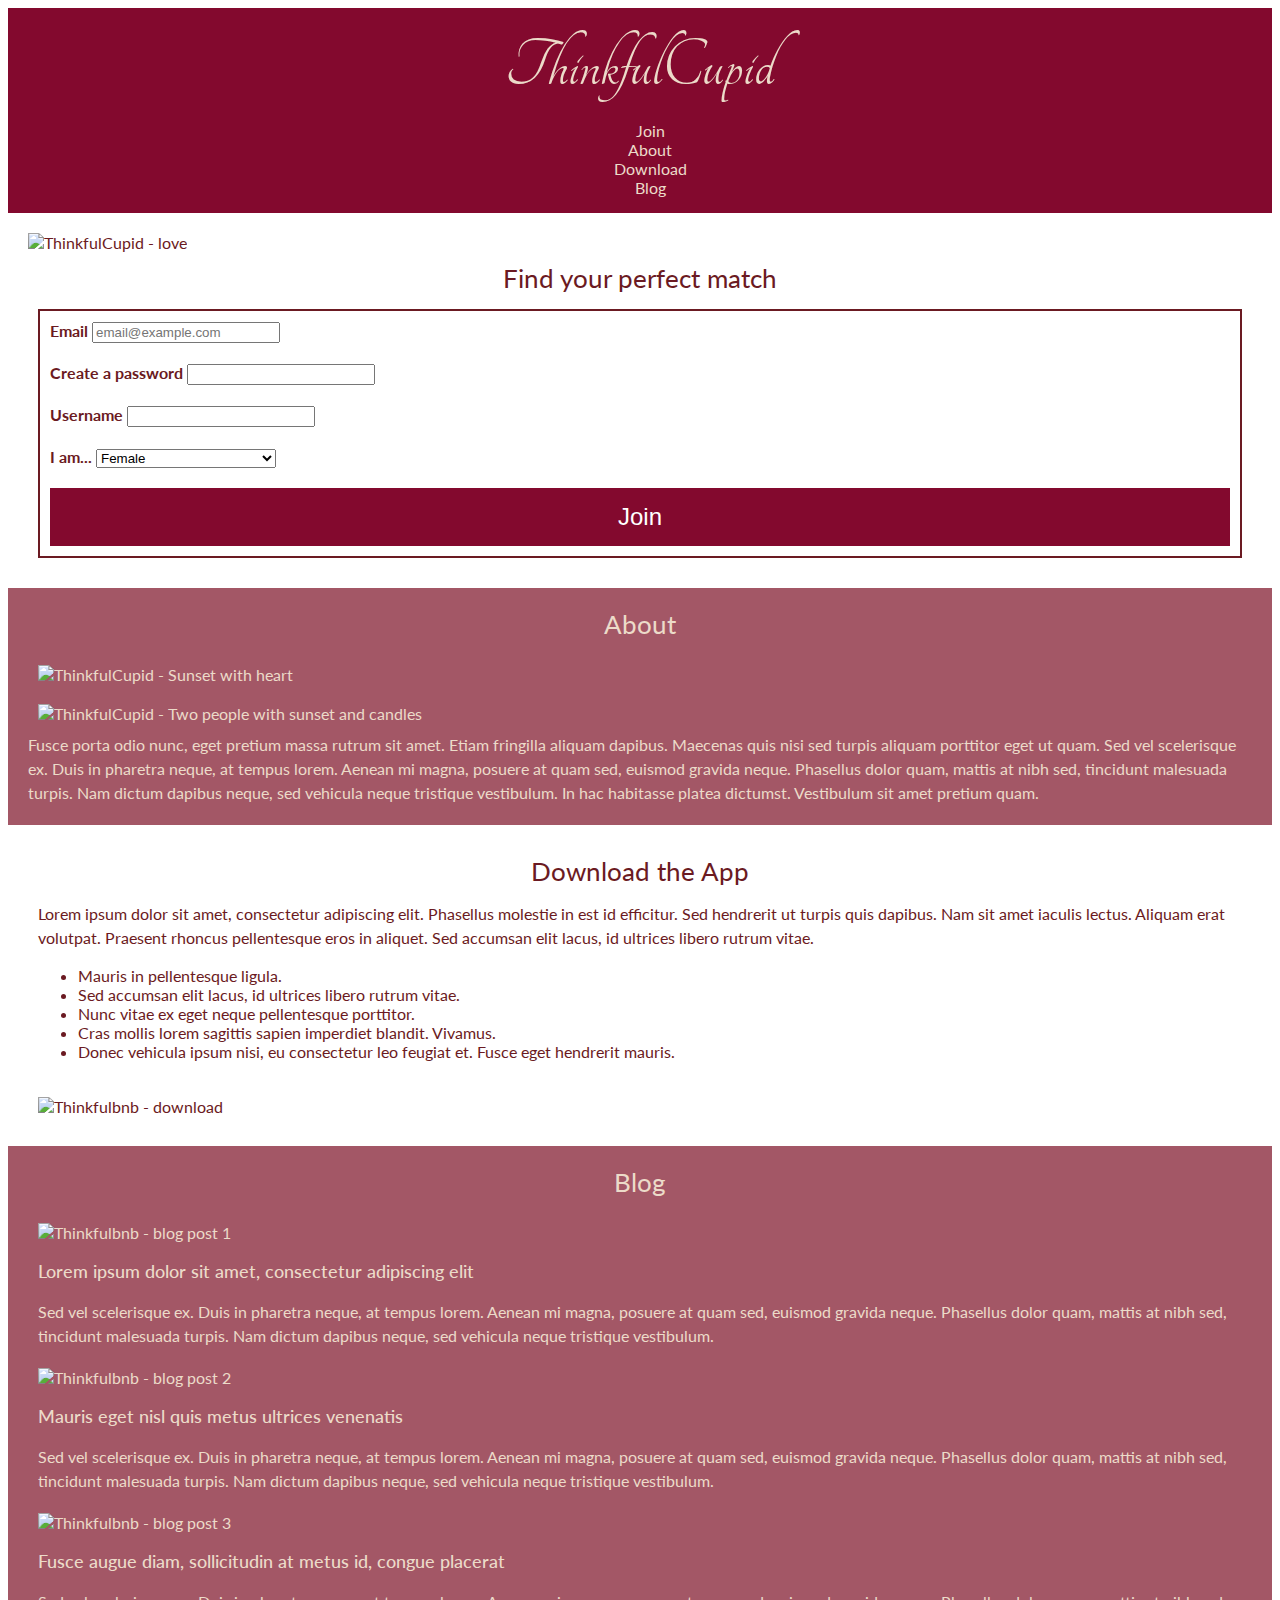
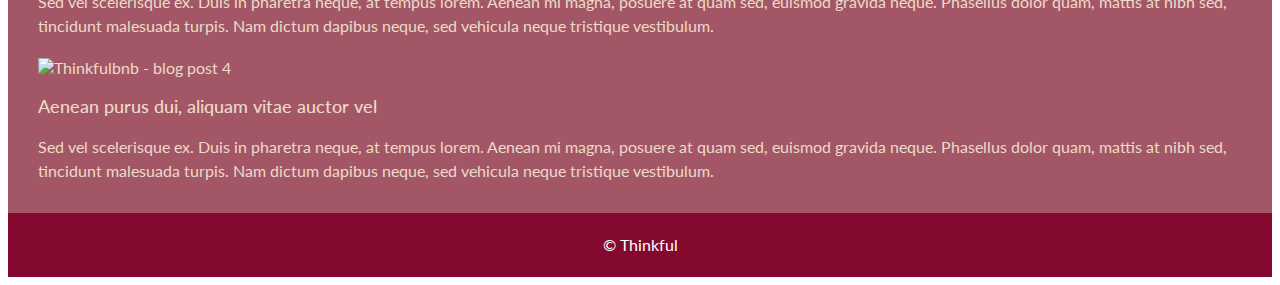
==== index.html @ 46cbc2dc "Rename Thinkfulcupid.html to index.html" ====
<!DOCTYPE html>
<html>
  <head>
    <meta charset="utf-8" />
    <meta name="viewport" content="width=device-width" />
    <title>ThinkfulCupid - Free Online Dating</title>
    <link
      href="https://cdnjs.cloudflare.com/ajax/libs/normalize/8.0.1/normalize.min.css"
      rel="stylesheet"
      type="text/css"
    />
    <link rel="preconnect" href="https://fonts.gstatic.com" />
    <link
      href="https://fonts.googleapis.com/css2?family=Tangerine:wght@700&family=Lato&display=swap"
      rel="stylesheet"
    />
    <link href="style.css" rel="stylesheet" type="text/css" />
  </head>

  <body>
    <header>
      <div class="group">
      <div class="logo">ThinkfulCupid</div>
      <nav>
        <ul id="menu">
          <li><a href="#join">Join</a></li>
          <li><a href="#about">About</a></li>
          <li><a href="#download">Download</a></li>
          <li><a href="#blog">Blog</a></li>
        </ul>
      </nav>
      </div>
    </header>

    <!---------------- basics down------------------------------>
    <main>
      <!-- Join -->
      <section class="group" id="join">
		              	<div class="item-double">
					<img src="images/love.png" alt="ThinkfulCupid - love" > 
				</div>
        <!-- join form  -->
              <div class="item">
                <h2>Find your perfect match</h2>
          <form id="form">
                  <div class="fill">
              <label for="email">Email</label>
          <input type="email" name="email" id="email" required placeholder="email@example.com"/>
                  </div>
            <div class="fill">
                    <label for="password">Create a password</label>
              <input type="password" name="password" id="password" required />
            </div>
       <div class="fill">
              <label for="name">Username</label>

       <input type="text" name="text" id="text" required />
            </div>
            <div class="fill">
       <label for="gender">I am...</label>
              <select name="gender" id="gender">
                    <option value="female">Female</option>
                <option value="male">Male</option>
                <option value="non-binary">Non-Binary/Gender Fluid</option>
                      </select>
            </div>
            <button type="submit">Join</button>
          </form>
        </div>

      </section>

      <!-- About -->
      <section id="about" class="alternate-background">
              <h2>About</h2>
               <div class="group">
        <div class="item">
          <img
            src="images/sunset-with-heart.png"
            alt="ThinkfulCupid - Sunset with heart"
          />
             </div>
         <div class="item">
          <img
            src="images/two-people-sunset-candles.png"
            alt="ThinkfulCupid - Two people with sunset and candles"
          />
           </div>


         <div class="item-double">
          <p>
            Fusce porta odio nunc, eget pretium massa rutrum sit amet. Etiam
            fringilla aliquam dapibus. Maecenas quis nisi sed turpis aliquam
            porttitor eget ut quam. Sed vel scelerisque ex. Duis in pharetra
            neque, at tempus lorem. Aenean mi magna, posuere at quam sed, euismod
            gravida neque. Phasellus dolor quam, mattis at nibh sed, tincidunt
            malesuada turpis. Nam dictum dapibus neque, sed vehicula neque
            tristique vestibulum. In hac habitasse platea dictumst. Vestibulum sit
            amet pretium quam.
          </p>
         </div>
        </div>
      </section>

      <!-- Downloading -->
      <section class="group" id="download">
        <div class="item">
         <h2>Download the App</h2>
         <p>
           Lorem ipsum dolor sit amet, consectetur adipiscing elit. Phasellus
           molestie in est id efficitur. Sed hendrerit ut turpis quis dapibus.
           Nam sit amet iaculis lectus. Aliquam erat volutpat. Praesent rhoncus
           pellentesque eros in aliquet. Sed accumsan elit lacus, id ultrices
           libero rutrum vitae.
         </p>
         <ul>
           <li>Mauris in pellentesque ligula.</li>
           <li>Sed accumsan elit lacus, id ultrices libero rutrum vitae.</li>
           <li>Nunc vitae ex eget neque pellentesque porttitor.</li>
           <li>Cras mollis lorem sagittis sapien imperdiet blandit. Vivamus.</li>
           <li>
             Donec vehicula ipsum nisi, eu consectetur leo feugiat et. Fusce eget
             hendrerit mauris.
           </li>
         </ul>
        </div>
        <div class="item">
           <img src="images/download.png" alt="Thinkfulbnb - download" />
        </div>
      </section>

      <!-- Blog -->
      <section id="blog" class="alternate-background">
        <h2>Blog</h2>
        <div class="group">
          <div class="item">
            <img src="images/blog-post-1.png" alt="Thinkfulbnb - blog post 1" />
            <h3>Lorem ipsum dolor sit amet, consectetur adipiscing elit</h3>
            <p>
              Sed vel scelerisque ex. Duis in pharetra neque, at tempus lorem.
              Aenean mi magna, posuere at quam sed, euismod gravida neque. Phasellus
              dolor quam, mattis at nibh sed, tincidunt malesuada turpis. Nam dictum
              dapibus neque, sed vehicula neque tristique vestibulum.
            </p>
          </div>
          <div class="item">
            <img src="images/blog-post-2.png" alt="Thinkfulbnb - blog post 2" />
            <h3>Mauris eget nisl quis metus ultrices venenatis</h3>
            <p>
              Sed vel scelerisque ex. Duis in pharetra neque, at tempus lorem.
              Aenean mi magna, posuere at quam sed, euismod gravida neque. Phasellus
              dolor quam, mattis at nibh sed, tincidunt malesuada turpis. Nam dictum
              dapibus neque, sed vehicula neque tristique vestibulum.
            </p>
          </div>
        </div>

        <div class="group">
          <div class="item">
             <img src="images/blog-post-3.png" alt="Thinkfulbnb - blog post 3" />
             <h3>Fusce augue diam, sollicitudin at metus id, congue placerat</h3>
             <p>
               Sed vel scelerisque ex. Duis in pharetra neque, at tempus lorem.
               Aenean mi magna, posuere at quam sed, euismod gravida neque. Phasellus
               dolor quam, mattis at nibh sed, tincidunt malesuada turpis. Nam dictum
               dapibus neque, sed vehicula neque tristique vestibulum.
             </p>
          </div>
          <div class="item">
             <img src="images/blog-post-4.png" alt="Thinkfulbnb - blog post 4" />
             <h3>Aenean purus dui, aliquam vitae auctor vel</h3>
             <p>
               Sed vel scelerisque ex. Duis in pharetra neque, at tempus lorem.
               Aenean mi magna, posuere at quam sed, euismod gravida neque. Phasellus
               dolor quam, mattis at nibh sed, tincidunt malesuada turpis. Nam dictum
               dapibus neque, sed vehicula neque tristique vestibulum.
             </p>
          </div>
        </div>
      </section>
    </main>

    <footer>
      <p>© Thinkful</p>
    </footer>
  </body>
</html>
---- style.css ----
/* -------     General Styles ------- */

body {
  font-family: "Lato", sans-serif;
  color: #6b1a22;
}

h2 {
  font-size: 26px;
  font-weight: 400;
  margin: 0 10px 15px 10px;
  text-align: center;
}

h3 {
  font-size: 18px;
  font-weight: 500;
}

p {
  line-height: 1.5em;
  margin: 0;
}

section {
  padding: 20px;
}

section.alternate-background {
  background-color: #a35766;
  color: #ecdbc9;
}

main img {
  width: 100px;
}

/* ---  Groups & Items --- */

.group {
  display: flex;
  flex-direction: column;
}

.item {
  flex: 1;
  margin: 10px;
}

.item-double {
  flex: 2;
}


header {
  background-color: #83092e;
  padding: 20px 20px 0 20px;
  text-align: center;
}

.logo {
  font-family: "Tangerine", cursive;
  font-size: 72px;
  color: #ecdbc9;
}

header nav ul li {
  list-style-type: none;
}

header nav ul li a {
  color: #ecdbc9;
  text-decoration: none;
  padding: 0 20px 0 0;
}

header nav ul li a:hover {
  color: #bdbdbd;
  text-decoration: none;
}


form {
  border: 2px solid #6b1a22;
  padding: 10px;
}

form label {
  font-weight: bold;
}

form select,
form input {
  margin-bottom: 20px;
  width: 180px;
}

form button {
  background-color: #83092e;
  border: none;
  color: #fff;
  font-size: 24px;
  padding: 15px;
  width: 100%;
}



footer {
  background-color: #83092e;
}

footer p {
  color: #fff;
  text-align: center;
  padding: 20px;
}
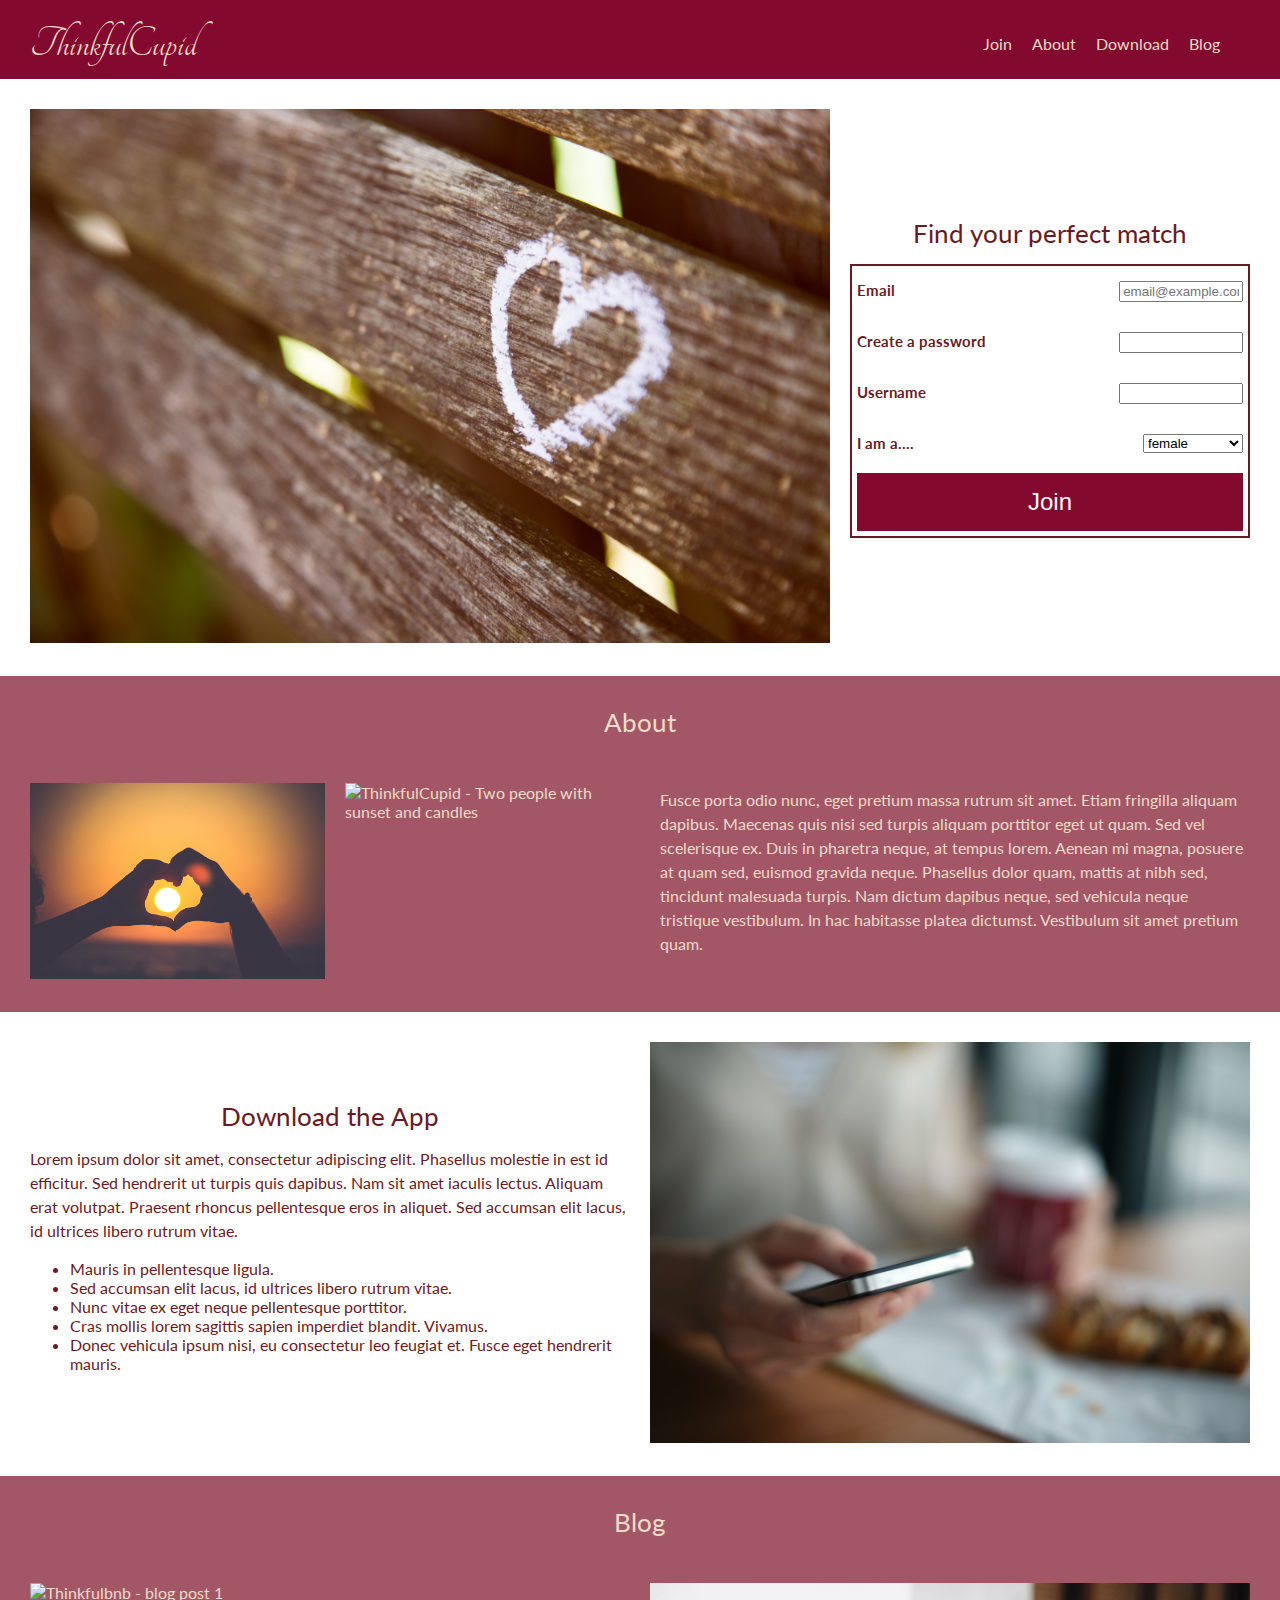
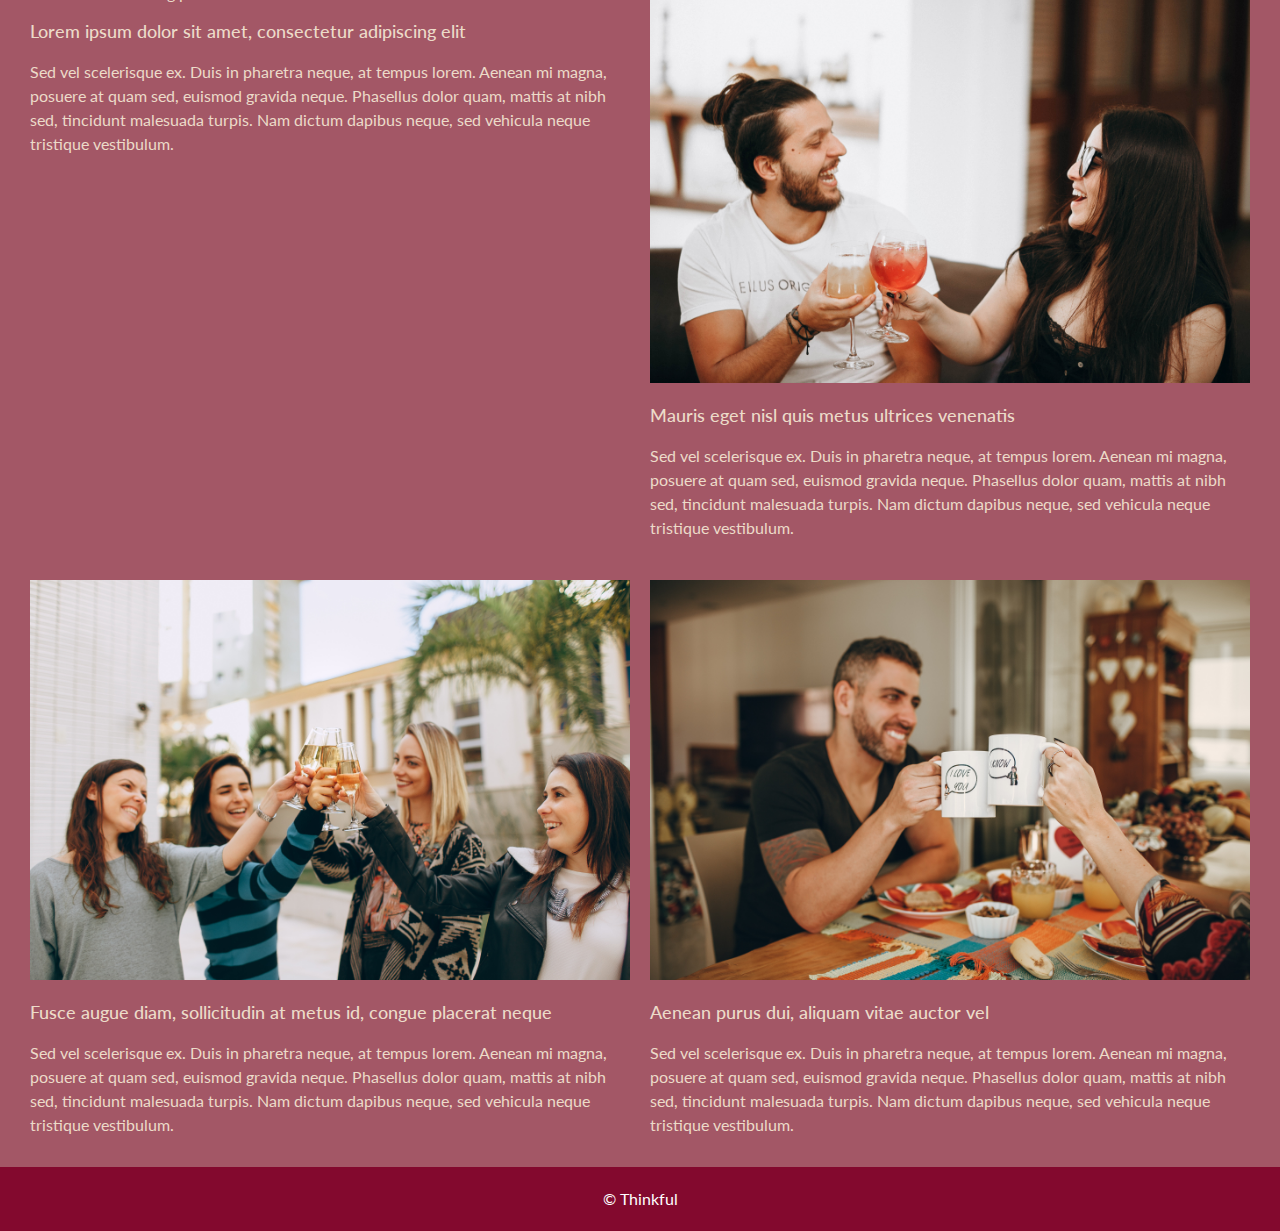
==== commit 278108ba: "Update index.html" ====
--- a/index.html
+++ b/index.html
@@ -1,8 +1,9 @@
-                                          <!DOCTYPE html>
-<html>
+
+<!DOCTYPE html>
+<html lang="en">
   <head>
     <meta charset="utf-8" />
-    <meta name="viewport" content="width=device-width" />
+    <meta name="viewport" content="width=device-width, initial-scale=1, shrink-to-fit=no" />
     <title>ThinkfulCupid - Free Online Dating</title>
     <link
       href="https://cdnjs.cloudflare.com/ajax/libs/normalize/8.0.1/normalize.min.css"
@@ -19,7 +20,6 @@
 
   <body>
     <header>
-      <div class="group">
       <div class="logo">ThinkfulCupid</div>
       <nav>
         <ul id="menu">
@@ -29,153 +29,178 @@
           <li><a href="#blog">Blog</a></li>
         </ul>
       </nav>
-      </div>
     </header>
 
-    <!---------------- basics down------------------------------>
     <main>
       <!-- Join -->
-      <section class="group" id="join">
-		              	<div class="item-double">
-					<img src="images/love.png" alt="ThinkfulCupid - love" > 
-				</div>
-        <!-- join form  -->
-              <div class="item">
-                <h2>Find your perfect match</h2>
-          <form id="form">
-                  <div class="fill">
-              <label for="email">Email</label>
-          <input type="email" name="email" id="email" required placeholder="email@example.com"/>
-                  </div>
-            <div class="fill">
-                    <label for="password">Create a password</label>
-              <input type="password" name="password" id="password" required />
-            </div>
-       <div class="fill">
-              <label for="name">Username</label>
-
-       <input type="text" name="text" id="text" required />
-            </div>
-            <div class="fill">
-       <label for="gender">I am...</label>
-              <select name="gender" id="gender">
-                    <option value="female">Female</option>
-                <option value="male">Male</option>
-                <option value="non-binary">Non-Binary/Gender Fluid</option>
-                      </select>
-            </div>
-            <button type="submit">Join</button>
-          </form>
-        </div>
-
+      <section id="join">
+        <div class="group">
+          <div class="item item-double">
+            <img
+              id="form-img"
+              src="images/love.png"
+              alt="ThinkfulCupid - love"
+            />
+          </div>
+          <!-- Join form -->
+          <div class="item item-form">
+            <h2>Find your perfect match</h2>
+            <form id="join-form">
+              <div class="form-field">
+                <label for="email">Email</label>
+                <input
+                  id="email"
+                  type="email"
+                  name="email"
+                  placeholder="email@example.com"
+                  pattern="[a-z0-9._%+-]+@[a-z0-9.-]+\.[a-z]{2,}$"
+                  required
+                />
+              </div>
+              <div class="form-field">
+                <label for="password">Create a password</label>
+                <input
+                  id="password"
+                  type="password"
+                  name="password"
+                  pattern="^(?=.*\d)(?=.*[a-z])(?=.*[A-Z])(?!.*\s).*$"
+                  minlength="10"
+                  required
+                />
+              </div>
+              <div class="form-field">
+                <label for="username">Username</label>
+                <input id="username" type="text" name="username" required />
+              </div>
+              <div class="form-field">
+                <label for="orientation">I am a....</label>
+                <select id="orientation" name="orientation" size="1">
+                  <option value="female">female</option>
+                  <option value="male">male</option>
+                  <option value="other">other</option>
+                </select>
+              </div>
+              <button type="button">Join</button>
+            </form>
+          </div>
+        </div>
       </section>
 
       <!-- About -->
       <section id="about" class="alternate-background">
-              <h2>About</h2>
-               <div class="group">
-        <div class="item">
-          <img
-            src="images/sunset-with-heart.png"
-            alt="ThinkfulCupid - Sunset with heart"
-          />
-             </div>
-         <div class="item">
-          <img
-            src="images/two-people-sunset-candles.png"
-            alt="ThinkfulCupid - Two people with sunset and candles"
-          />
-           </div>
-
-
-         <div class="item-double">
-          <p>
-            Fusce porta odio nunc, eget pretium massa rutrum sit amet. Etiam
-            fringilla aliquam dapibus. Maecenas quis nisi sed turpis aliquam
-            porttitor eget ut quam. Sed vel scelerisque ex. Duis in pharetra
-            neque, at tempus lorem. Aenean mi magna, posuere at quam sed, euismod
-            gravida neque. Phasellus dolor quam, mattis at nibh sed, tincidunt
-            malesuada turpis. Nam dictum dapibus neque, sed vehicula neque
-            tristique vestibulum. In hac habitasse platea dictumst. Vestibulum sit
-            amet pretium quam.
-          </p>
-         </div>
-        </div>
-      </section>
-
-      <!-- Downloading -->
-      <section class="group" id="download">
-        <div class="item">
-         <h2>Download the App</h2>
-         <p>
-           Lorem ipsum dolor sit amet, consectetur adipiscing elit. Phasellus
-           molestie in est id efficitur. Sed hendrerit ut turpis quis dapibus.
-           Nam sit amet iaculis lectus. Aliquam erat volutpat. Praesent rhoncus
-           pellentesque eros in aliquet. Sed accumsan elit lacus, id ultrices
-           libero rutrum vitae.
-         </p>
-         <ul>
-           <li>Mauris in pellentesque ligula.</li>
-           <li>Sed accumsan elit lacus, id ultrices libero rutrum vitae.</li>
-           <li>Nunc vitae ex eget neque pellentesque porttitor.</li>
-           <li>Cras mollis lorem sagittis sapien imperdiet blandit. Vivamus.</li>
-           <li>
-             Donec vehicula ipsum nisi, eu consectetur leo feugiat et. Fusce eget
-             hendrerit mauris.
-           </li>
-         </ul>
-        </div>
-        <div class="item">
-           <img src="images/download.png" alt="Thinkfulbnb - download" />
+        <h2>About</h2>
+        <div class="group">
+          <div class="item">
+            <img
+              src="images/sunset-with-heart.png"
+              alt="ThinkfulCupid - Sunset with heart"
+            />
+          </div>
+          <div class="item">
+            <img
+              src="images/two-people-sunset-candles.png"
+              alt="ThinkfulCupid - Two people with sunset and candles"
+            />
+          </div>
+          <div class="item item-double item-paragraph">
+            <p>
+              Fusce porta odio nunc, eget pretium massa rutrum sit amet. Etiam
+              fringilla aliquam dapibus. Maecenas quis nisi sed turpis aliquam
+              porttitor eget ut quam. Sed vel scelerisque ex. Duis in pharetra
+              neque, at tempus lorem. Aenean mi magna, posuere at quam sed,
+              euismod gravida neque. Phasellus dolor quam, mattis at nibh sed,
+              tincidunt malesuada turpis. Nam dictum dapibus neque, sed vehicula
+              neque tristique vestibulum. In hac habitasse platea dictumst.
+              Vestibulum sit amet pretium quam.
+            </p>
+          </div>
+        </div>
+      </section>
+
+      <!-- Download -->
+      <section id="download">
+        <div class="group">
+          <div class="item item-download">
+            <h2>Download the App</h2>
+            <p>
+              Lorem ipsum dolor sit amet, consectetur adipiscing elit. Phasellus
+              molestie in est id efficitur. Sed hendrerit ut turpis quis
+              dapibus. Nam sit amet iaculis lectus. Aliquam erat volutpat.
+              Praesent rhoncus pellentesque eros in aliquet. Sed accumsan elit
+              lacus, id ultrices libero rutrum vitae.
+            </p>
+            <ul>
+              <li>Mauris in pellentesque ligula.</li>
+              <li>Sed accumsan elit lacus, id ultrices libero rutrum vitae.</li>
+              <li>Nunc vitae ex eget neque pellentesque porttitor.</li>
+              <li>
+                Cras mollis lorem sagittis sapien imperdiet blandit. Vivamus.
+              </li>
+              <li>
+                Donec vehicula ipsum nisi, eu consectetur leo feugiat et. Fusce
+                eget hendrerit mauris.
+              </li>
+            </ul>
+          </div>
+          <div class="item">
+            <img
+              class="download-img"
+              src="images/download.png"
+              alt="Thinkfulbnb - download"
+            />
+          </div>
         </div>
       </section>
 
       <!-- Blog -->
       <section id="blog" class="alternate-background">
         <h2>Blog</h2>
-        <div class="group">
-          <div class="item">
+        <div class="group blog-group">
+          <div class="item blog-item">
             <img src="images/blog-post-1.png" alt="Thinkfulbnb - blog post 1" />
             <h3>Lorem ipsum dolor sit amet, consectetur adipiscing elit</h3>
             <p>
               Sed vel scelerisque ex. Duis in pharetra neque, at tempus lorem.
-              Aenean mi magna, posuere at quam sed, euismod gravida neque. Phasellus
-              dolor quam, mattis at nibh sed, tincidunt malesuada turpis. Nam dictum
-              dapibus neque, sed vehicula neque tristique vestibulum.
-            </p>
-          </div>
-          <div class="item">
+              Aenean mi magna, posuere at quam sed, euismod gravida neque.
+              Phasellus dolor quam, mattis at nibh sed, tincidunt malesuada
+              turpis. Nam dictum dapibus neque, sed vehicula neque tristique
+              vestibulum.
+            </p>
+          </div>
+          <div class="item blog-item">
             <img src="images/blog-post-2.png" alt="Thinkfulbnb - blog post 2" />
             <h3>Mauris eget nisl quis metus ultrices venenatis</h3>
             <p>
               Sed vel scelerisque ex. Duis in pharetra neque, at tempus lorem.
-              Aenean mi magna, posuere at quam sed, euismod gravida neque. Phasellus
-              dolor quam, mattis at nibh sed, tincidunt malesuada turpis. Nam dictum
-              dapibus neque, sed vehicula neque tristique vestibulum.
-            </p>
-          </div>
-        </div>
-
-        <div class="group">
-          <div class="item">
-             <img src="images/blog-post-3.png" alt="Thinkfulbnb - blog post 3" />
-             <h3>Fusce augue diam, sollicitudin at metus id, congue placerat</h3>
-             <p>
-               Sed vel scelerisque ex. Duis in pharetra neque, at tempus lorem.
-               Aenean mi magna, posuere at quam sed, euismod gravida neque. Phasellus
-               dolor quam, mattis at nibh sed, tincidunt malesuada turpis. Nam dictum
-               dapibus neque, sed vehicula neque tristique vestibulum.
-             </p>
-          </div>
-          <div class="item">
-             <img src="images/blog-post-4.png" alt="Thinkfulbnb - blog post 4" />
-             <h3>Aenean purus dui, aliquam vitae auctor vel</h3>
-             <p>
-               Sed vel scelerisque ex. Duis in pharetra neque, at tempus lorem.
-               Aenean mi magna, posuere at quam sed, euismod gravida neque. Phasellus
-               dolor quam, mattis at nibh sed, tincidunt malesuada turpis. Nam dictum
-               dapibus neque, sed vehicula neque tristique vestibulum.
-             </p>
+              Aenean mi magna, posuere at quam sed, euismod gravida neque.
+              Phasellus dolor quam, mattis at nibh sed, tincidunt malesuada
+              turpis. Nam dictum dapibus neque, sed vehicula neque tristique
+              vestibulum.
+            </p>
+          </div>
+          <div class="item blog-item">
+            <img src="images/blog-post-3.png" alt="Thinkfulbnb - blog post 3" />
+            <h3>
+              Fusce augue diam, sollicitudin at metus id, congue placerat neque
+            </h3>
+            <p>
+              Sed vel scelerisque ex. Duis in pharetra neque, at tempus lorem.
+              Aenean mi magna, posuere at quam sed, euismod gravida neque.
+              Phasellus dolor quam, mattis at nibh sed, tincidunt malesuada
+              turpis. Nam dictum dapibus neque, sed vehicula neque tristique
+              vestibulum.
+            </p>
+          </div>
+          <div class="item blog-item">
+            <img src="images/blog-post-4.png" alt="Thinkfulbnb - blog post 4" />
+            <h3>Aenean purus dui, aliquam vitae auctor vel</h3>
+            <p>
+              Sed vel scelerisque ex. Duis in pharetra neque, at tempus lorem.
+              Aenean mi magna, posuere at quam sed, euismod gravida neque.
+              Phasellus dolor quam, mattis at nibh sed, tincidunt malesuada
+              turpis. Nam dictum dapibus neque, sed vehicula neque tristique
+              vestibulum.
+            </p>
           </div>
         </div>
       </section>
@@ -186,3 +211,4 @@
     </footer>
   </body>
 </html>
+
--- a/style.css
+++ b/style.css
@@ -1,4 +1,10 @@
                          /* -------     General Styles ------- */
+
+html,
+body {
+  overflow-x: hidden;
+  margin: 0;
+}
 
 body {
   font-family: "Lato", sans-serif;
@@ -51,6 +57,7 @@
   flex: 2;
 }
 
+/* -------  Navigation ------- */
 
 header {
   background-color: #83092e;
@@ -60,8 +67,20 @@
 
 .logo {
   font-family: "Tangerine", cursive;
-  font-size: 72px;
+  font-size: 50px;
+  margin-top: 20px;
   color: #ecdbc9;
+}
+
+header nav {
+  display: flex;
+  justify-content: center;
+  padding: 10px;
+}
+
+header nav ul {
+  display: flex;
+  padding-left: 0px;
 }
 
 header nav ul li {
@@ -79,20 +98,31 @@
   text-decoration: none;
 }
 
+/* -------  Join Form ------- */
+#form-img {
+  width: 100%;
+}
 
 form {
   border: 2px solid #6b1a22;
-  padding: 10px;
+  padding: 5px;
+}
+
+.form-field {
+  display: flex;
+  justify-content: space-between;
+  margin-top: 10px;
 }
 
 form label {
   font-weight: bold;
+  font-size: 15px;
 }
 
 form select,
 form input {
   margin-bottom: 20px;
-  width: 180px;
+  width: 100px;
 }
 
 form button {
@@ -104,7 +134,31 @@
   width: 100%;
 }
 
-
+/* ------ About Image ------ */
+
+.about-img {
+  width: 100%;
+  margin-bottom: 25px;
+}
+
+/* ------ Download Image -------*/
+.download-img {
+  width: 100%;
+}
+
+/* ------ Blog Images ------*/
+
+.alternate-background img {
+  margin-top: 20px;
+  width: 100%;
+}
+
+/* ----- H2 ----- */
+.alternate-background h2 {
+  margin-top: 10px;
+}
+
+/* -------  Footer ------- */
 
 footer {
   background-color: #83092e;
@@ -116,4 +170,56 @@
   padding: 20px;
 }
 
-
+/* -------  Media Query ------- */
+@media all and (min-width: 480px) {
+  .logo {
+    font-size: 45px;
+  }
+
+  header {
+    display: flex;
+    justify-content: space-between;
+    padding: 0px 30px;
+  }
+
+  header h1 {
+    margin: 14px 0;
+    padding-top: 0;
+  }
+
+  header nav {
+    margin-top: 8px;
+  }
+
+  .group {
+    flex-direction: row;
+  }
+
+  .item-form,
+  .item-paragraph,
+  .item-download {
+    align-self: center;
+  }
+
+  form input {
+    width: 30%;
+  }
+
+  .item {
+    flex: 1;
+  }
+
+  .item-double {
+    flex: 2;
+  }
+
+  .blog-group,
+  .about-group {
+    flex-wrap: wrap;
+  }
+
+  .blog-item {
+    flex: 1 0 33%;
+  }
+  
+}
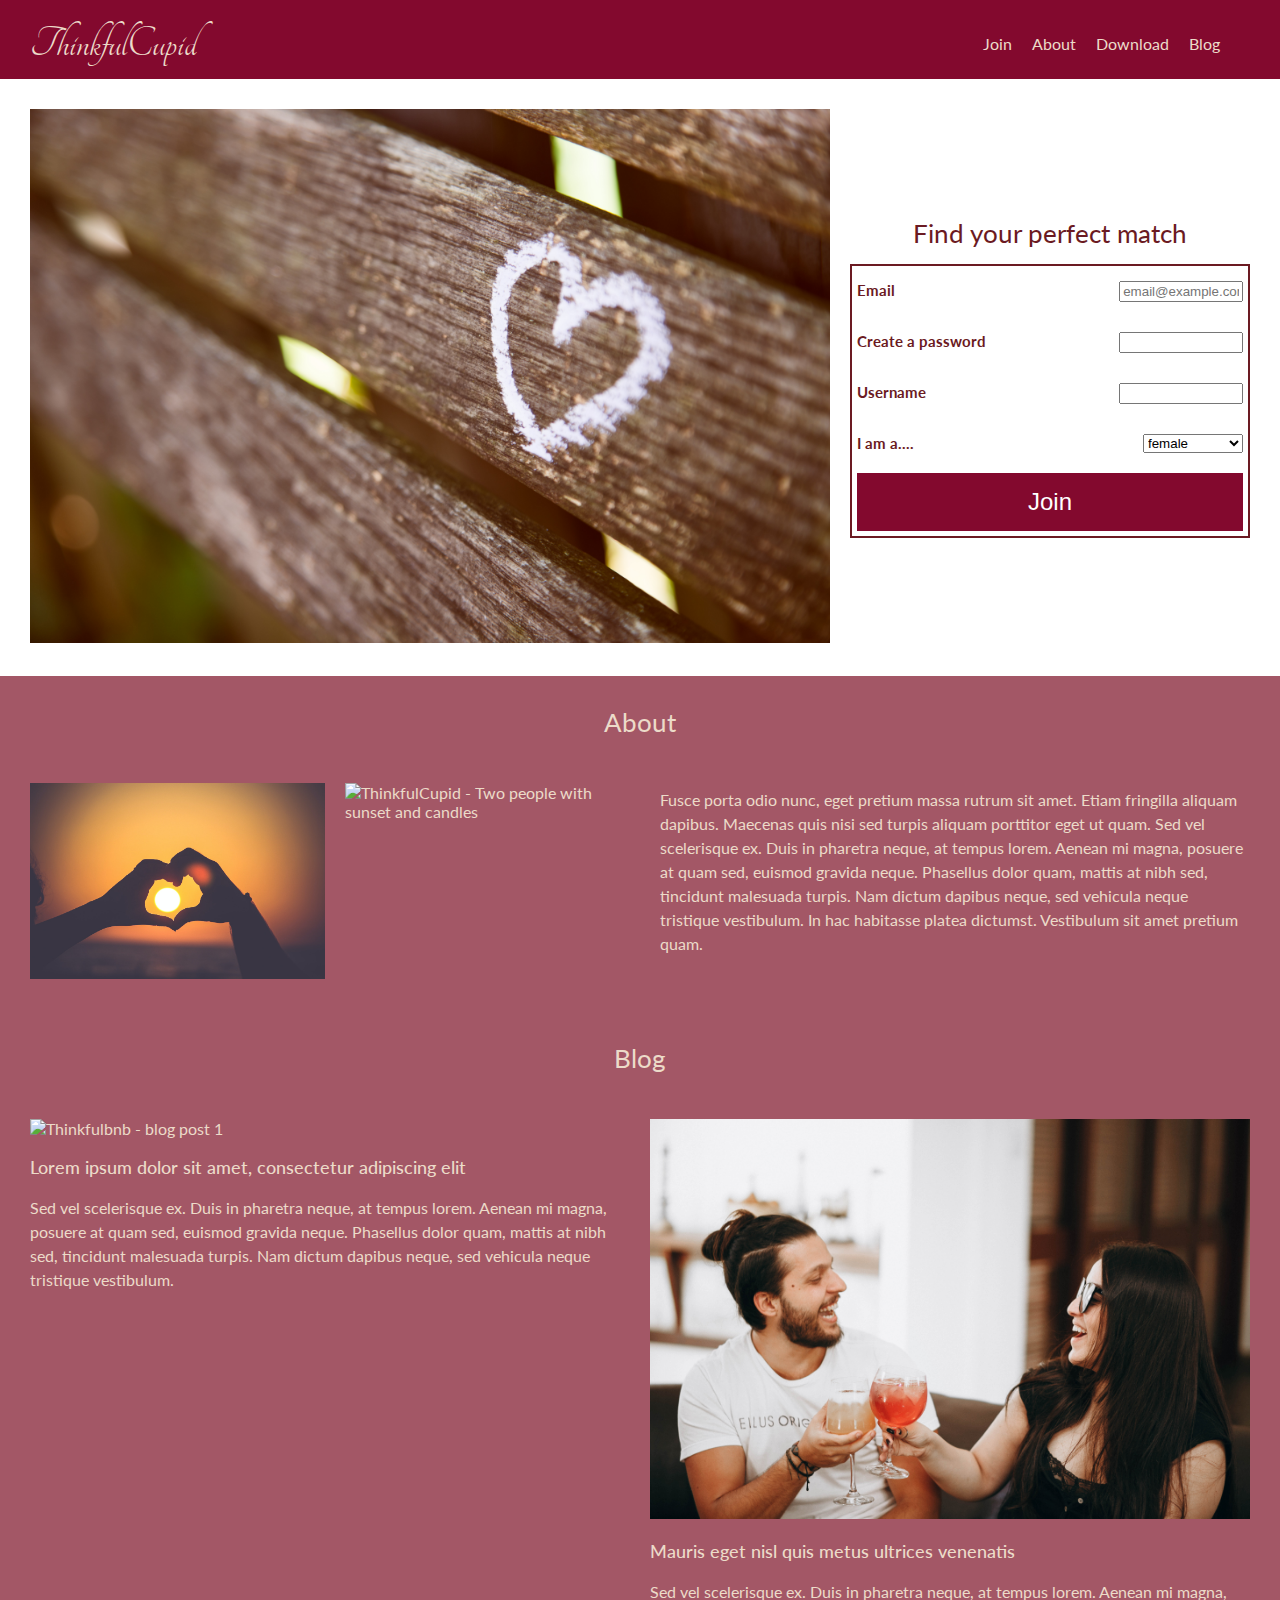
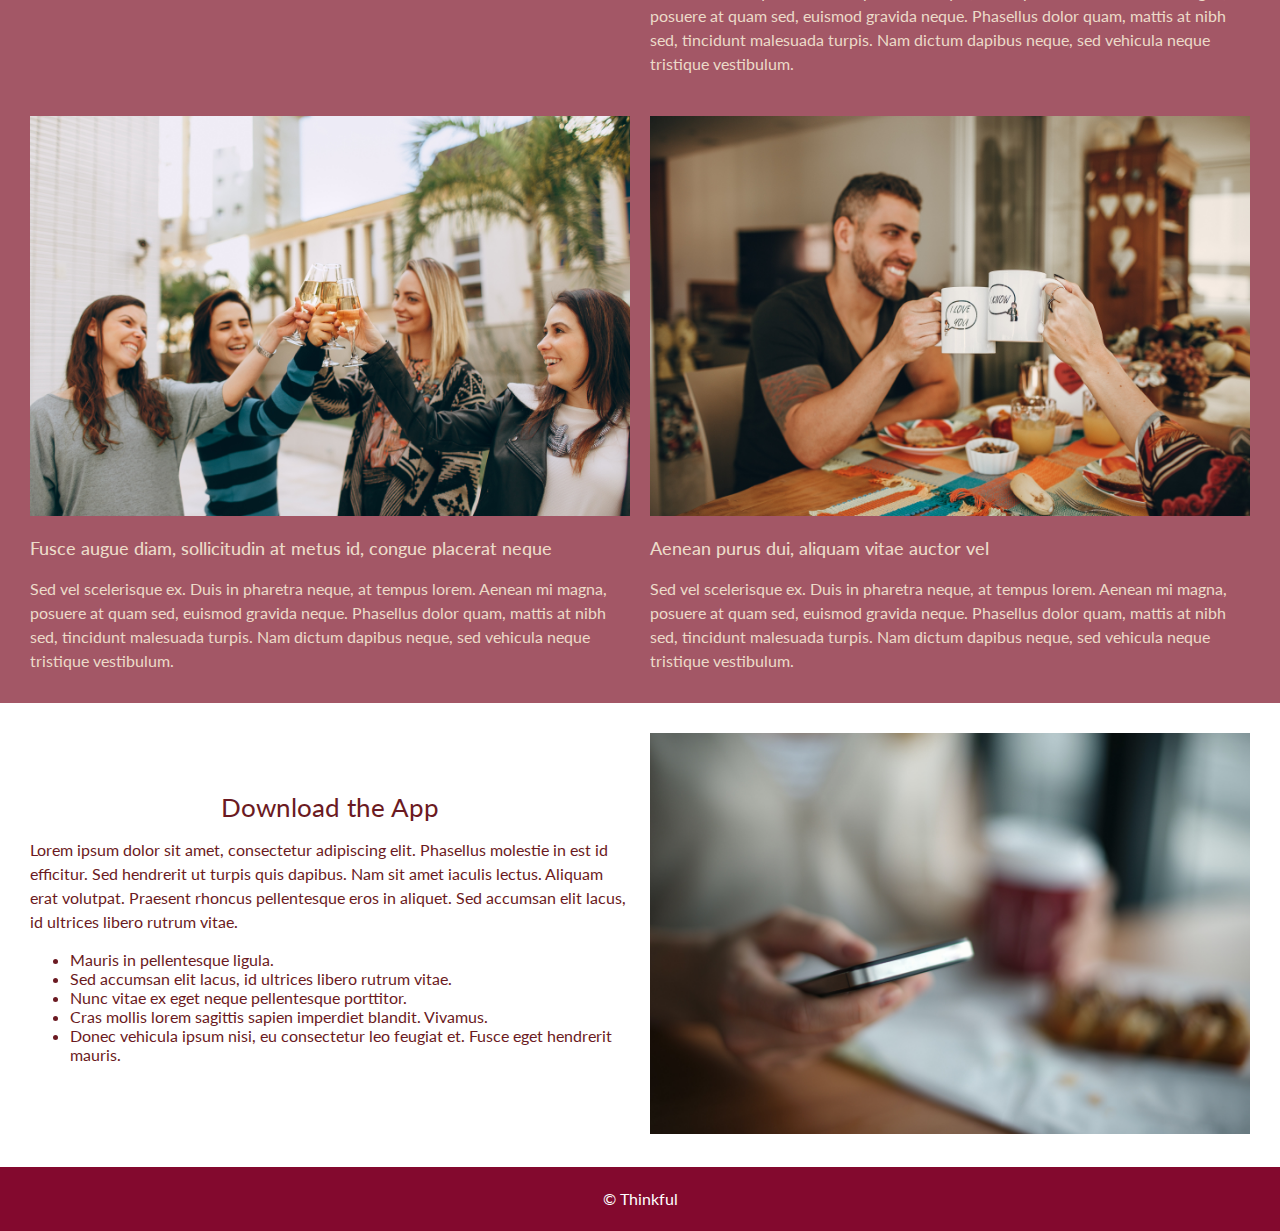
==== commit dfd2a946: "Update index.html" ====
--- a/index.html
+++ b/index.html
@@ -11,73 +11,73 @@
       type="text/css"
     />
     <link rel="preconnect" href="https://fonts.gstatic.com" />
-    <link
-      href="https://fonts.googleapis.com/css2?family=Tangerine:wght@700&family=Lato&display=swap"
-      rel="stylesheet"
+       <link
+         href="https://fonts.googleapis.com/css2?family=Tangerine:wght@700&family=Lato&display=swap"
+        rel="stylesheet"
     />
     <link href="style.css" rel="stylesheet" type="text/css" />
   </head>
 
   <body>
-    <header>
+     <header>
       <div class="logo">ThinkfulCupid</div>
       <nav>
-        <ul id="menu">
-          <li><a href="#join">Join</a></li>
-          <li><a href="#about">About</a></li>
-          <li><a href="#download">Download</a></li>
-          <li><a href="#blog">Blog</a></li>
-        </ul>
-      </nav>
+             <ul id="menu">
+               <li><a href="#join">Join</a></li>
+                 <li><a href="#about">About</a></li>
+               <li><a href="#download">Download</a></li>
+              <li><a href="#blog">Blog</a></li>
+          </ul>
+       </nav>
     </header>
 
     <main>
       <!-- Join -->
       <section id="join">
-        <div class="group">
-          <div class="item item-double">
-            <img
-              id="form-img"
+          <div class="group">
+             <div class="item item-double">
+            <img
+                 id="form-img"
               src="images/love.png"
-              alt="ThinkfulCupid - love"
-            />
-          </div>
-          <!-- Join form -->
+                   alt="ThinkfulCupid - love"
+            />
+          </div>
+          <!------------ Join form ------------>
           <div class="item item-form">
-            <h2>Find your perfect match</h2>
+                <h2>Find your perfect match</h2>
             <form id="join-form">
               <div class="form-field">
-                <label for="email">Email</label>
+                      <label for="email">Email</label>
                 <input
-                  id="email"
+                     id="email"
                   type="email"
                   name="email"
-                  placeholder="email@example.com"
+                 placeholder="email@example.com"
                   pattern="[a-z0-9._%+-]+@[a-z0-9.-]+\.[a-z]{2,}$"
                   required
                 />
-              </div>
+            </div>
               <div class="form-field">
                 <label for="password">Create a password</label>
                 <input
-                  id="password"
-                  type="password"
-                  name="password"
-                  pattern="^(?=.*\d)(?=.*[a-z])(?=.*[A-Z])(?!.*\s).*$"
+             id="password"
+                     type="password"
+                          name="password"
+                     pattern="^(?=.*\d)(?=.*[a-z])(?=.*[A-Z])(?!.*\s).*$"
                   minlength="10"
-                  required
+                required
                 />
               </div>
               <div class="form-field">
                 <label for="username">Username</label>
                 <input id="username" type="text" name="username" required />
-              </div>
+            </div>
               <div class="form-field">
                 <label for="orientation">I am a....</label>
                 <select id="orientation" name="orientation" size="1">
-                  <option value="female">female</option>
-                  <option value="male">male</option>
-                  <option value="other">other</option>
+                         <option value="female">female</option>
+                         <option value="male">male</option>
+                         <option value="other">other</option>
                 </select>
               </div>
               <button type="button">Join</button>
@@ -86,7 +86,7 @@
         </div>
       </section>
 
-      <!-- About -->
+      <!------------ About ------------->
       <section id="about" class="alternate-background">
         <h2>About</h2>
         <div class="group">
@@ -98,8 +98,8 @@
           </div>
           <div class="item">
             <img
-              src="images/two-people-sunset-candles.png"
-              alt="ThinkfulCupid - Two people with sunset and candles"
+                      src="images/two-people-sunset-candles.png"
+                      alt="ThinkfulCupid - Two people with sunset and candles"
             />
           </div>
           <div class="item item-double item-paragraph">
@@ -117,7 +117,61 @@
         </div>
       </section>
 
-      <!-- Download -->
+      <!----------Blog ------------->
+      <section id="blog" class="alternate-background">
+        <h2>Blog</h2>
+        <div class="group blog-group">
+          <div class="item blog-item">
+            <img src="images/blog-post-1.png" alt="Thinkfulbnb - blog post 1" />
+            <h3>Lorem ipsum dolor sit amet, consectetur adipiscing elit</h3>
+            <p>
+              Sed vel scelerisque ex. Duis in pharetra neque, at tempus lorem.
+              Aenean mi magna, posuere at quam sed, euismod gravida neque.
+              Phasellus dolor quam, mattis at nibh sed, tincidunt malesuada
+              turpis. Nam dictum dapibus neque, sed vehicula neque tristique
+              vestibulum.
+            </p>
+          </div>
+          <div class="item blog-item">
+            <img src="images/blog-post-2.png" alt="Thinkfulbnb - blog post 2" />
+            <h3>Mauris eget nisl quis metus ultrices venenatis</h3>
+            <p>
+              Sed vel scelerisque ex. Duis in pharetra neque, at tempus lorem.
+              Aenean mi magna, posuere at quam sed, euismod gravida neque.
+              Phasellus dolor quam, mattis at nibh sed, tincidunt malesuada
+              turpis. Nam dictum dapibus neque, sed vehicula neque tristique
+              vestibulum.
+            </p>
+          </div>
+          <div class="item blog-item">
+            <img src="images/blog-post-3.png" alt="Thinkfulbnb - blog post 3" />
+            <h3>
+              Fusce augue diam, sollicitudin at metus id, congue placerat neque
+            </h3>
+            <p>
+              Sed vel scelerisque ex. Duis in pharetra neque, at tempus lorem.
+              Aenean mi magna, posuere at quam sed, euismod gravida neque.
+              Phasellus dolor quam, mattis at nibh sed, tincidunt malesuada
+              turpis. Nam dictum dapibus neque, sed vehicula neque tristique
+              vestibulum.
+            </p>
+          </div>
+          <div class="item blog-item">
+            <img src="images/blog-post-4.png" alt="Thinkfulbnb - blog post 4" />
+            <h3>Aenean purus dui, aliquam vitae auctor vel</h3>
+            <p>
+              Sed vel scelerisque ex. Duis in pharetra neque, at tempus lorem.
+              Aenean mi magna, posuere at quam sed, euismod gravida neque.
+              Phasellus dolor quam, mattis at nibh sed, tincidunt malesuada
+              turpis. Nam dictum dapibus neque, sed vehicula neque tristique
+              vestibulum.
+            </p>
+          </div>
+        </div>
+      </section>
+      
+      
+        <!----------- Download --------------->
       <section id="download">
         <div class="group">
           <div class="item item-download">
@@ -151,59 +205,8 @@
           </div>
         </div>
       </section>
-
-      <!-- Blog -->
-      <section id="blog" class="alternate-background">
-        <h2>Blog</h2>
-        <div class="group blog-group">
-          <div class="item blog-item">
-            <img src="images/blog-post-1.png" alt="Thinkfulbnb - blog post 1" />
-            <h3>Lorem ipsum dolor sit amet, consectetur adipiscing elit</h3>
-            <p>
-              Sed vel scelerisque ex. Duis in pharetra neque, at tempus lorem.
-              Aenean mi magna, posuere at quam sed, euismod gravida neque.
-              Phasellus dolor quam, mattis at nibh sed, tincidunt malesuada
-              turpis. Nam dictum dapibus neque, sed vehicula neque tristique
-              vestibulum.
-            </p>
-          </div>
-          <div class="item blog-item">
-            <img src="images/blog-post-2.png" alt="Thinkfulbnb - blog post 2" />
-            <h3>Mauris eget nisl quis metus ultrices venenatis</h3>
-            <p>
-              Sed vel scelerisque ex. Duis in pharetra neque, at tempus lorem.
-              Aenean mi magna, posuere at quam sed, euismod gravida neque.
-              Phasellus dolor quam, mattis at nibh sed, tincidunt malesuada
-              turpis. Nam dictum dapibus neque, sed vehicula neque tristique
-              vestibulum.
-            </p>
-          </div>
-          <div class="item blog-item">
-            <img src="images/blog-post-3.png" alt="Thinkfulbnb - blog post 3" />
-            <h3>
-              Fusce augue diam, sollicitudin at metus id, congue placerat neque
-            </h3>
-            <p>
-              Sed vel scelerisque ex. Duis in pharetra neque, at tempus lorem.
-              Aenean mi magna, posuere at quam sed, euismod gravida neque.
-              Phasellus dolor quam, mattis at nibh sed, tincidunt malesuada
-              turpis. Nam dictum dapibus neque, sed vehicula neque tristique
-              vestibulum.
-            </p>
-          </div>
-          <div class="item blog-item">
-            <img src="images/blog-post-4.png" alt="Thinkfulbnb - blog post 4" />
-            <h3>Aenean purus dui, aliquam vitae auctor vel</h3>
-            <p>
-              Sed vel scelerisque ex. Duis in pharetra neque, at tempus lorem.
-              Aenean mi magna, posuere at quam sed, euismod gravida neque.
-              Phasellus dolor quam, mattis at nibh sed, tincidunt malesuada
-              turpis. Nam dictum dapibus neque, sed vehicula neque tristique
-              vestibulum.
-            </p>
-          </div>
-        </div>
-      </section>
+      
+      
     </main>
 
     <footer>
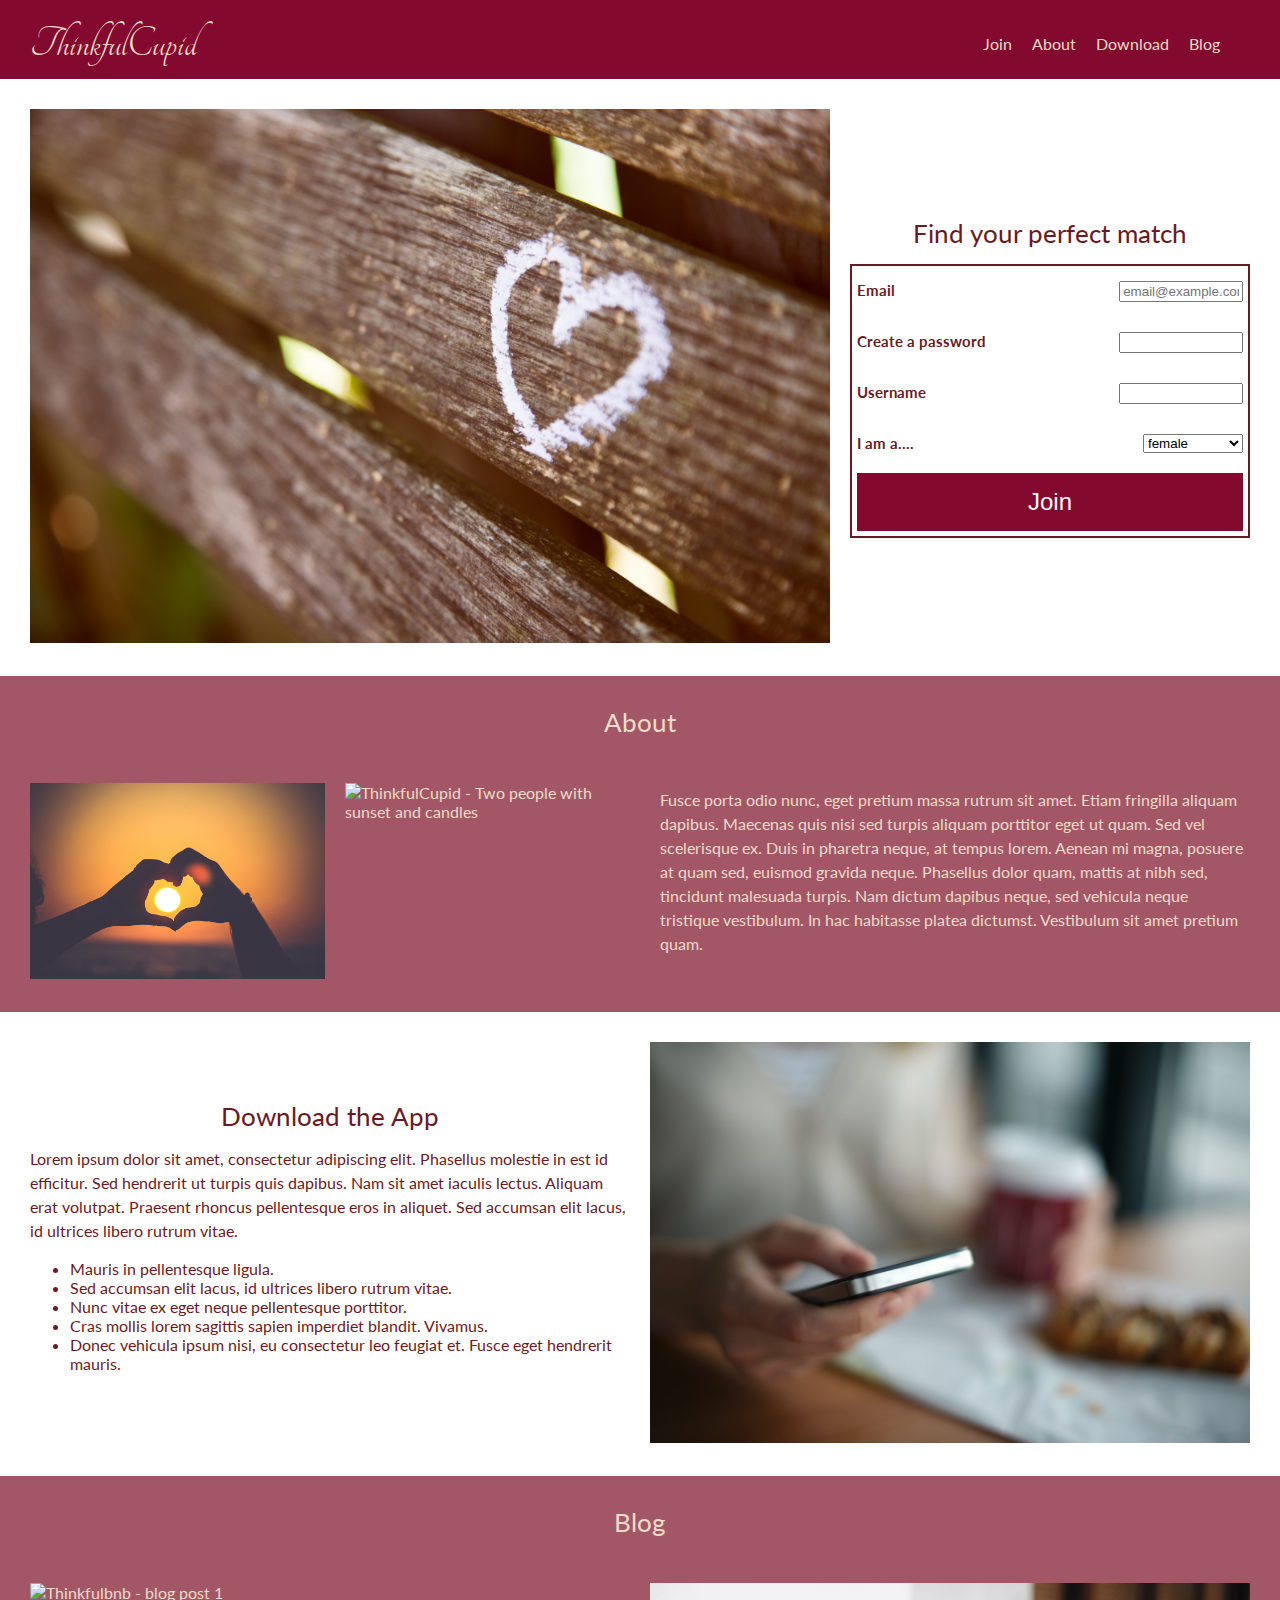
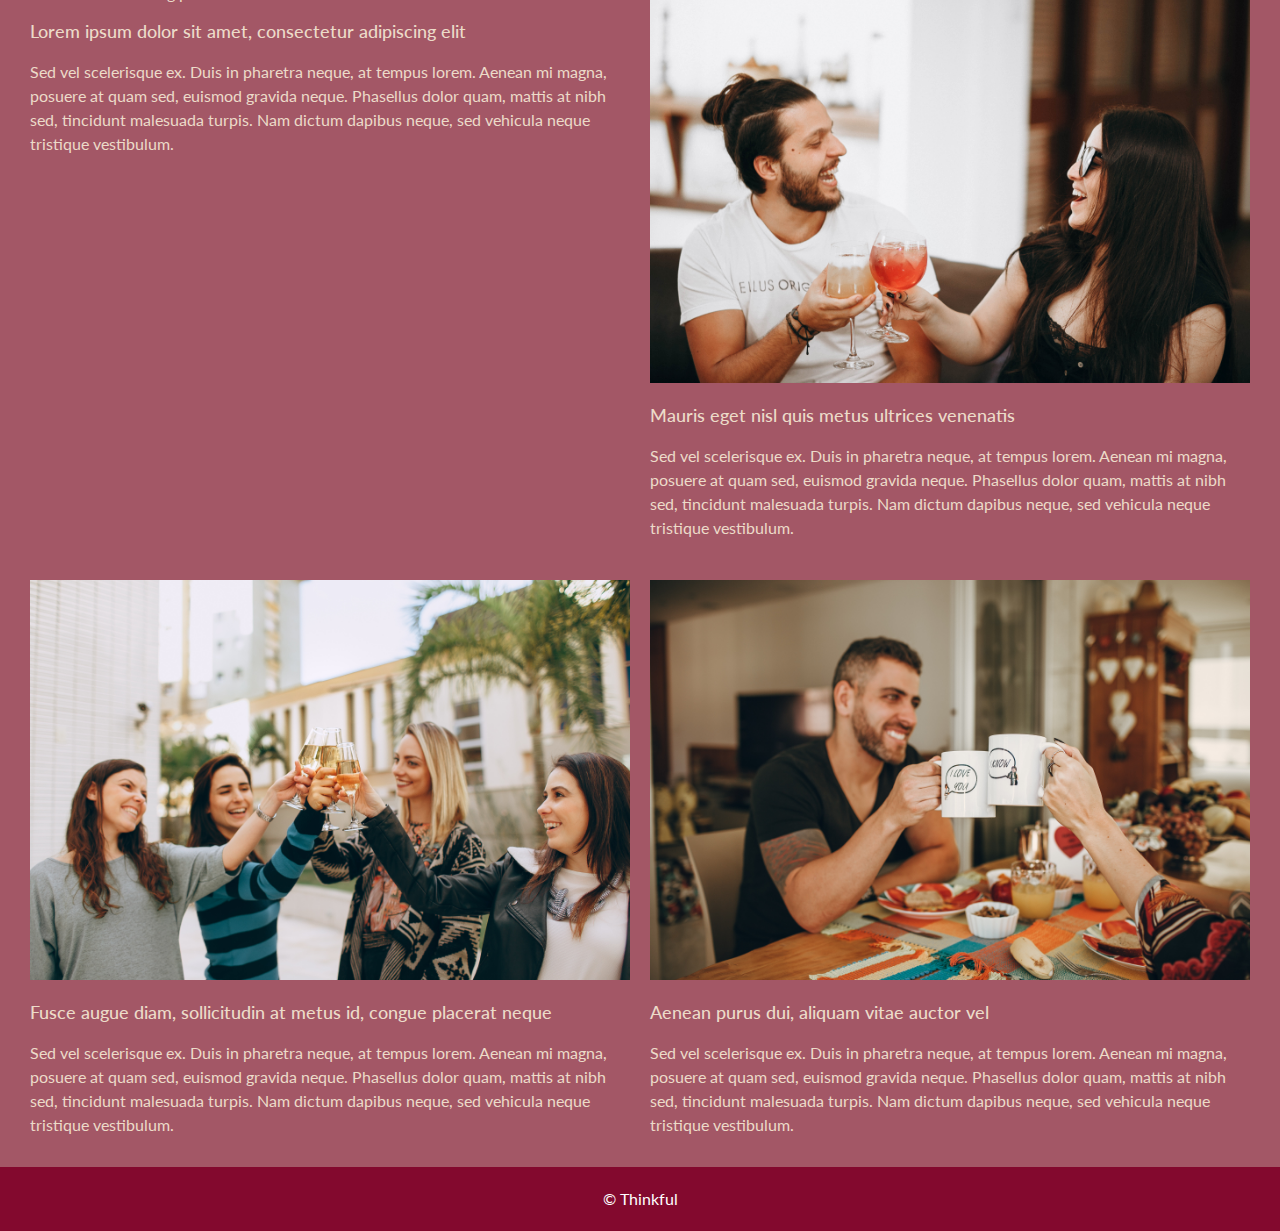
==== commit 723cc473: "Update index.html" ====
--- a/index.html
+++ b/index.html
@@ -11,73 +11,73 @@
       type="text/css"
     />
     <link rel="preconnect" href="https://fonts.gstatic.com" />
-       <link
-         href="https://fonts.googleapis.com/css2?family=Tangerine:wght@700&family=Lato&display=swap"
-        rel="stylesheet"
+    <link
+      href="https://fonts.googleapis.com/css2?family=Tangerine:wght@700&family=Lato&display=swap"
+      rel="stylesheet"
     />
     <link href="style.css" rel="stylesheet" type="text/css" />
   </head>
 
   <body>
-     <header>
+    <header>
       <div class="logo">ThinkfulCupid</div>
       <nav>
-             <ul id="menu">
-               <li><a href="#join">Join</a></li>
-                 <li><a href="#about">About</a></li>
-               <li><a href="#download">Download</a></li>
-              <li><a href="#blog">Blog</a></li>
-          </ul>
-       </nav>
+        <ul id="menu">
+          <li><a href="#join">Join</a></li>
+          <li><a href="#about">About</a></li>
+          <li><a href="#download">Download</a></li>
+          <li><a href="#blog">Blog</a></li>
+        </ul>
+      </nav>
     </header>
 
     <main>
       <!-- Join -->
       <section id="join">
-          <div class="group">
-             <div class="item item-double">
-            <img
-                 id="form-img"
+        <div class="group">
+          <div class="item item-double">
+            <img
+              id="form-img"
               src="images/love.png"
-                   alt="ThinkfulCupid - love"
-            />
-          </div>
-          <!------------ Join form ------------>
+              alt="ThinkfulCupid - love"
+            />
+          </div>
+          <!-- Join form -->
           <div class="item item-form">
-                <h2>Find your perfect match</h2>
+            <h2>Find your perfect match</h2>
             <form id="join-form">
               <div class="form-field">
-                      <label for="email">Email</label>
+                <label for="email">Email</label>
                 <input
-                     id="email"
+                  id="email"
                   type="email"
                   name="email"
-                 placeholder="email@example.com"
+                  placeholder="email@example.com"
                   pattern="[a-z0-9._%+-]+@[a-z0-9.-]+\.[a-z]{2,}$"
                   required
                 />
-            </div>
+              </div>
               <div class="form-field">
                 <label for="password">Create a password</label>
                 <input
-             id="password"
-                     type="password"
-                          name="password"
-                     pattern="^(?=.*\d)(?=.*[a-z])(?=.*[A-Z])(?!.*\s).*$"
+                  id="password"
+                  type="password"
+                  name="password"
+                  pattern="^(?=.*\d)(?=.*[a-z])(?=.*[A-Z])(?!.*\s).*$"
                   minlength="10"
-                required
+                  required
                 />
               </div>
               <div class="form-field">
                 <label for="username">Username</label>
                 <input id="username" type="text" name="username" required />
-            </div>
+              </div>
               <div class="form-field">
                 <label for="orientation">I am a....</label>
                 <select id="orientation" name="orientation" size="1">
-                         <option value="female">female</option>
-                         <option value="male">male</option>
-                         <option value="other">other</option>
+                  <option value="female">female</option>
+                  <option value="male">male</option>
+                  <option value="other">other</option>
                 </select>
               </div>
               <button type="button">Join</button>
@@ -86,7 +86,7 @@
         </div>
       </section>
 
-      <!------------ About ------------->
+      <!-- About -->
       <section id="about" class="alternate-background">
         <h2>About</h2>
         <div class="group">
@@ -98,8 +98,8 @@
           </div>
           <div class="item">
             <img
-                      src="images/two-people-sunset-candles.png"
-                      alt="ThinkfulCupid - Two people with sunset and candles"
+              src="images/two-people-sunset-candles.png"
+              alt="ThinkfulCupid - Two people with sunset and candles"
             />
           </div>
           <div class="item item-double item-paragraph">
@@ -117,61 +117,7 @@
         </div>
       </section>
 
-      <!----------Blog ------------->
-      <section id="blog" class="alternate-background">
-        <h2>Blog</h2>
-        <div class="group blog-group">
-          <div class="item blog-item">
-            <img src="images/blog-post-1.png" alt="Thinkfulbnb - blog post 1" />
-            <h3>Lorem ipsum dolor sit amet, consectetur adipiscing elit</h3>
-            <p>
-              Sed vel scelerisque ex. Duis in pharetra neque, at tempus lorem.
-              Aenean mi magna, posuere at quam sed, euismod gravida neque.
-              Phasellus dolor quam, mattis at nibh sed, tincidunt malesuada
-              turpis. Nam dictum dapibus neque, sed vehicula neque tristique
-              vestibulum.
-            </p>
-          </div>
-          <div class="item blog-item">
-            <img src="images/blog-post-2.png" alt="Thinkfulbnb - blog post 2" />
-            <h3>Mauris eget nisl quis metus ultrices venenatis</h3>
-            <p>
-              Sed vel scelerisque ex. Duis in pharetra neque, at tempus lorem.
-              Aenean mi magna, posuere at quam sed, euismod gravida neque.
-              Phasellus dolor quam, mattis at nibh sed, tincidunt malesuada
-              turpis. Nam dictum dapibus neque, sed vehicula neque tristique
-              vestibulum.
-            </p>
-          </div>
-          <div class="item blog-item">
-            <img src="images/blog-post-3.png" alt="Thinkfulbnb - blog post 3" />
-            <h3>
-              Fusce augue diam, sollicitudin at metus id, congue placerat neque
-            </h3>
-            <p>
-              Sed vel scelerisque ex. Duis in pharetra neque, at tempus lorem.
-              Aenean mi magna, posuere at quam sed, euismod gravida neque.
-              Phasellus dolor quam, mattis at nibh sed, tincidunt malesuada
-              turpis. Nam dictum dapibus neque, sed vehicula neque tristique
-              vestibulum.
-            </p>
-          </div>
-          <div class="item blog-item">
-            <img src="images/blog-post-4.png" alt="Thinkfulbnb - blog post 4" />
-            <h3>Aenean purus dui, aliquam vitae auctor vel</h3>
-            <p>
-              Sed vel scelerisque ex. Duis in pharetra neque, at tempus lorem.
-              Aenean mi magna, posuere at quam sed, euismod gravida neque.
-              Phasellus dolor quam, mattis at nibh sed, tincidunt malesuada
-              turpis. Nam dictum dapibus neque, sed vehicula neque tristique
-              vestibulum.
-            </p>
-          </div>
-        </div>
-      </section>
-      
-      
-        <!----------- Download --------------->
+      <!-- Download -->
       <section id="download">
         <div class="group">
           <div class="item item-download">
@@ -205,8 +151,59 @@
           </div>
         </div>
       </section>
-      
-      
+
+      <!-- Blog -->
+      <section id="blog" class="alternate-background">
+        <h2>Blog</h2>
+        <div class="group blog-group">
+          <div class="item blog-item">
+            <img src="images/blog-post-1.png" alt="Thinkfulbnb - blog post 1" />
+            <h3>Lorem ipsum dolor sit amet, consectetur adipiscing elit</h3>
+            <p>
+              Sed vel scelerisque ex. Duis in pharetra neque, at tempus lorem.
+              Aenean mi magna, posuere at quam sed, euismod gravida neque.
+              Phasellus dolor quam, mattis at nibh sed, tincidunt malesuada
+              turpis. Nam dictum dapibus neque, sed vehicula neque tristique
+              vestibulum.
+            </p>
+          </div>
+          <div class="item blog-item">
+            <img src="images/blog-post-2.png" alt="Thinkfulbnb - blog post 2" />
+            <h3>Mauris eget nisl quis metus ultrices venenatis</h3>
+            <p>
+              Sed vel scelerisque ex. Duis in pharetra neque, at tempus lorem.
+              Aenean mi magna, posuere at quam sed, euismod gravida neque.
+              Phasellus dolor quam, mattis at nibh sed, tincidunt malesuada
+              turpis. Nam dictum dapibus neque, sed vehicula neque tristique
+              vestibulum.
+            </p>
+          </div>
+          <div class="item blog-item">
+            <img src="images/blog-post-3.png" alt="Thinkfulbnb - blog post 3" />
+            <h3>
+              Fusce augue diam, sollicitudin at metus id, congue placerat neque
+            </h3>
+            <p>
+              Sed vel scelerisque ex. Duis in pharetra neque, at tempus lorem.
+              Aenean mi magna, posuere at quam sed, euismod gravida neque.
+              Phasellus dolor quam, mattis at nibh sed, tincidunt malesuada
+              turpis. Nam dictum dapibus neque, sed vehicula neque tristique
+              vestibulum.
+            </p>
+          </div>
+          <div class="item blog-item">
+            <img src="images/blog-post-4.png" alt="Thinkfulbnb - blog post 4" />
+            <h3>Aenean purus dui, aliquam vitae auctor vel</h3>
+            <p>
+              Sed vel scelerisque ex. Duis in pharetra neque, at tempus lorem.
+              Aenean mi magna, posuere at quam sed, euismod gravida neque.
+              Phasellus dolor quam, mattis at nibh sed, tincidunt malesuada
+              turpis. Nam dictum dapibus neque, sed vehicula neque tristique
+              vestibulum.
+            </p>
+          </div>
+        </div>
+      </section>
     </main>
 
     <footer>
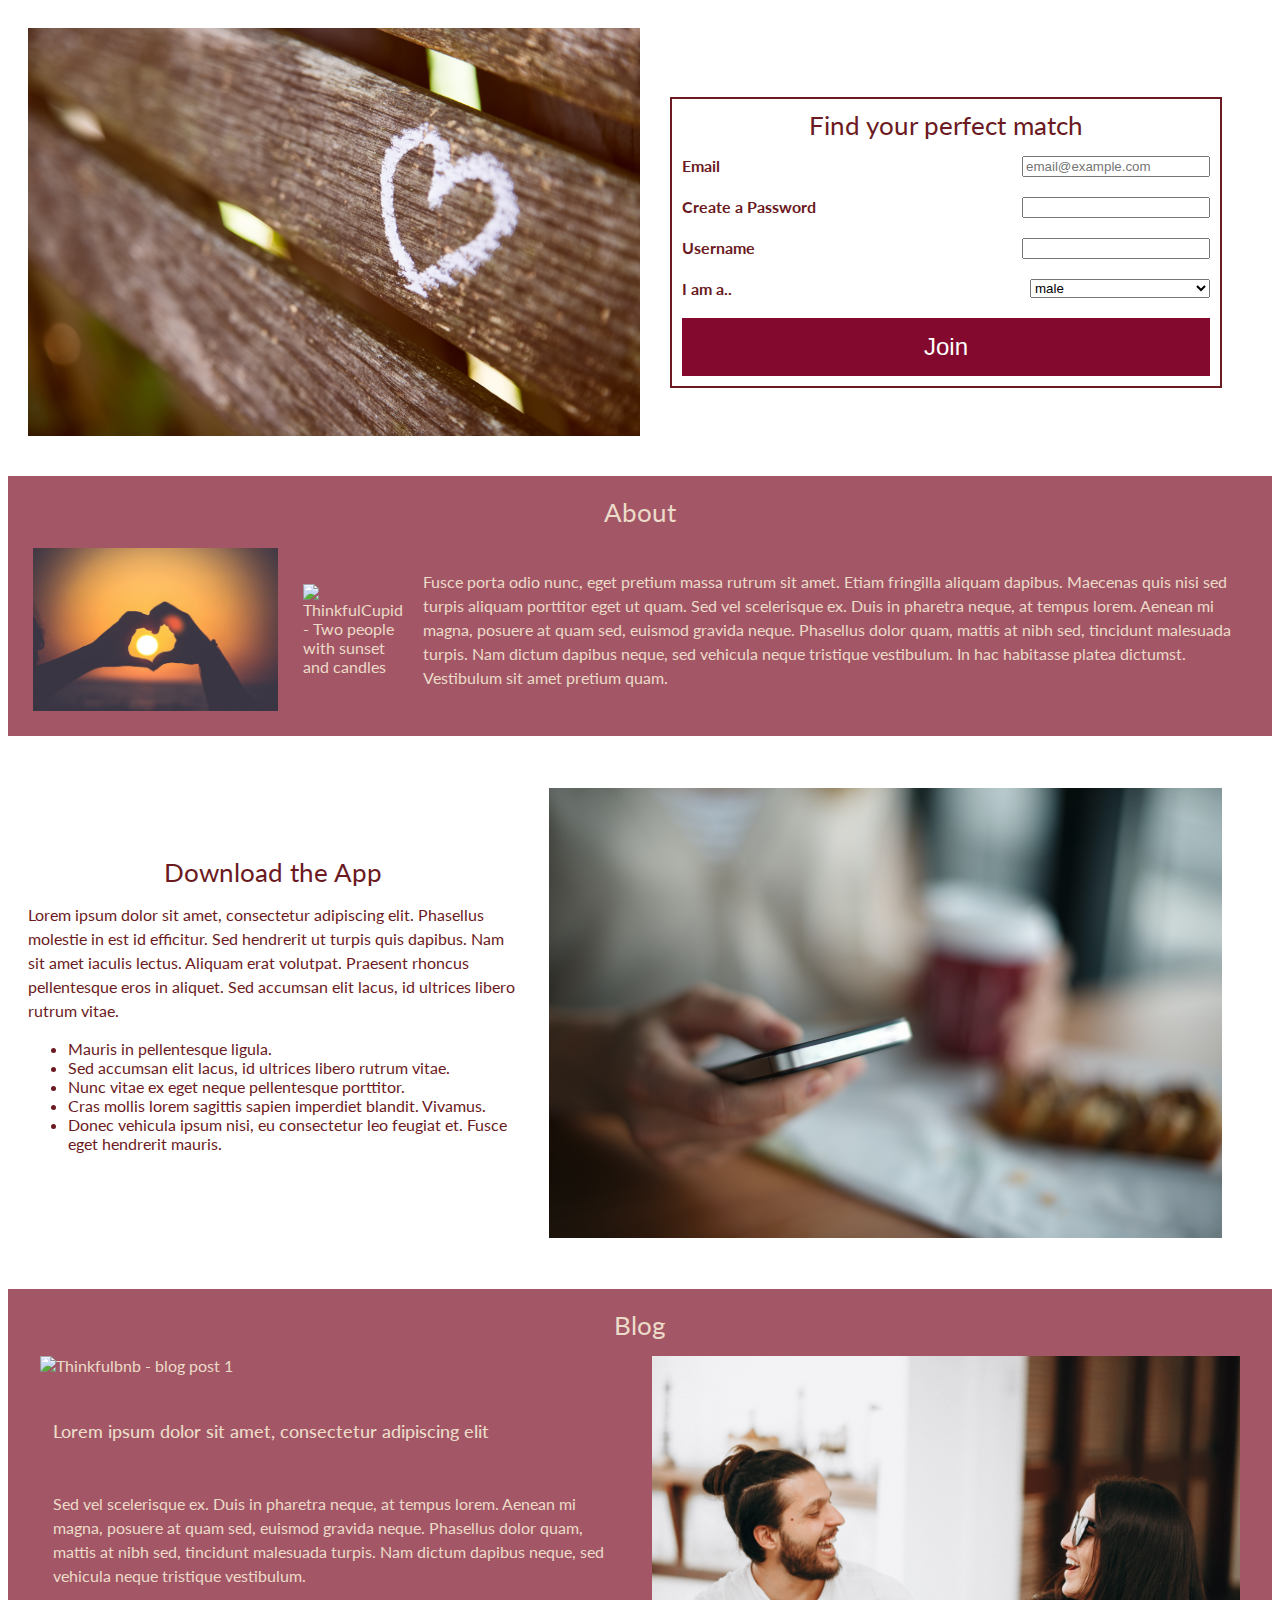
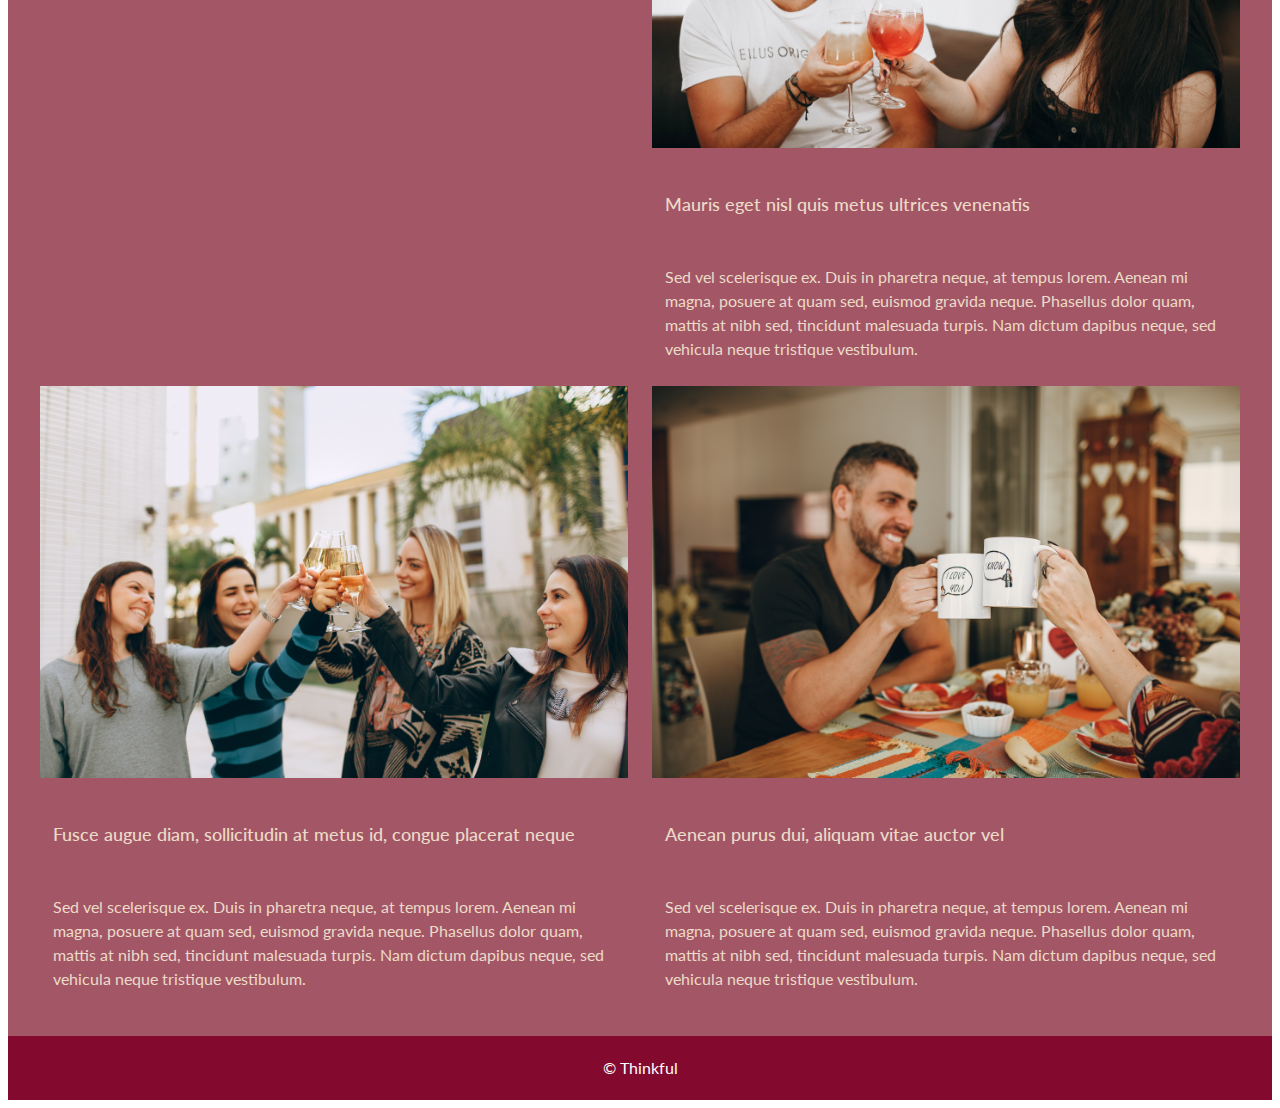
==== commit 5b841572: "Update index.html" ====
--- a/index.html
+++ b/index.html
@@ -1,214 +1,177 @@
 
 <!DOCTYPE html>
-<html lang="en">
-  <head>
-    <meta charset="utf-8" />
-    <meta name="viewport" content="width=device-width, initial-scale=1, shrink-to-fit=no" />
-    <title>ThinkfulCupid - Free Online Dating</title>
-    <link
-      href="https://cdnjs.cloudflare.com/ajax/libs/normalize/8.0.1/normalize.min.css"
-      rel="stylesheet"
-      type="text/css"
-    />
-    <link rel="preconnect" href="https://fonts.gstatic.com" />
-    <link
-      href="https://fonts.googleapis.com/css2?family=Tangerine:wght@700&family=Lato&display=swap"
-      rel="stylesheet"
-    />
-    <link href="style.css" rel="stylesheet" type="text/css" />
-  </head>
+<html>
 
-  <body>
-    <header>
-      <div class="logo">ThinkfulCupid</div>
-      <nav>
-        <ul id="menu">
-          <li><a href="#join">Join</a></li>
-          <li><a href="#about">About</a></li>
-          <li><a href="#download">Download</a></li>
-          <li><a href="#blog">Blog</a></li>
-        </ul>
-      </nav>
-    </header>
+<head>
+  <meta charset="utf-8" />
+  <meta name="viewport" content="width=device-width, initial-scale=1">
+  <title>ThinkfulCupid - Free Online Dating</title>
+  <link href="https://cdnjs.cloudflare.com/ajax/libs/normalize/8.0.1/normalize.min.css" rel="stylesheet"
+    type="text/css" />
+  <link rel="preconnect" href="https://fonts.gstatic.com" />
+  <link href="https://fonts.googleapis.com/css2?family=Tangerine:wght@700&family=Lato&display=swap" rel="stylesheet" />
+  <link href="style.css" rel="stylesheet" type="text/css" />
+</head>
 
-    <main>
-      <!-- Join -->
-      <section id="join">
-        <div class="group">
-          <div class="item item-double">
-            <img
-              id="form-img"
-              src="images/love.png"
-              alt="ThinkfulCupid - love"
-            />
+<body>
+  <header>
+    <div class="logo">ThinkfulCupid</div>
+    <nav>
+      <ul id="menu">
+        <li><a href="#join">Join</a></li>
+        <li><a href="#about">About</a></li>
+        <li><a href="#download">Download</a></li>
+        <li><a href="#blog">Blog</a></li>
+      </ul>
+    </nav>
+  </header>
+
+  <main>
+    <!-- Join -->
+    <section id="join"  class="join">
+
+      <img class= "change"src="images/love.png" alt="ThinkfulCupid - love" />
+      <!-- Add join form here -->
+      
+      <div class="pad item-double">
+        
+        <form>
+          <h2>Find your perfect match</h2>
+          <div class = "x">
+            <label for="email">Email</label>
+            <input id="email" name="email" placeholder="email@example.com" type="email"></input>
           </div>
-          <!-- Join form -->
-          <div class="item item-form">
-            <h2>Find your perfect match</h2>
-            <form id="join-form">
-              <div class="form-field">
-                <label for="email">Email</label>
-                <input
-                  id="email"
-                  type="email"
-                  name="email"
-                  placeholder="email@example.com"
-                  pattern="[a-z0-9._%+-]+@[a-z0-9.-]+\.[a-z]{2,}$"
-                  required
-                />
-              </div>
-              <div class="form-field">
-                <label for="password">Create a password</label>
-                <input
-                  id="password"
-                  type="password"
-                  name="password"
-                  pattern="^(?=.*\d)(?=.*[a-z])(?=.*[A-Z])(?!.*\s).*$"
-                  minlength="10"
-                  required
-                />
-              </div>
-              <div class="form-field">
-                <label for="username">Username</label>
-                <input id="username" type="text" name="username" required />
-              </div>
-              <div class="form-field">
-                <label for="orientation">I am a....</label>
-                <select id="orientation" name="orientation" size="1">
-                  <option value="female">female</option>
-                  <option value="male">male</option>
-                  <option value="other">other</option>
-                </select>
-              </div>
-              <button type="button">Join</button>
-            </form>
+          <div class ="x">
+            <label for="password">Create a Password</label>
+            <input id="password" name="password" type="password"></input>
           </div>
-        </div>
-      </section>
+          <div class ="x">
+            <label for="username">Username</label>
+            <input id="username" name="username" type="text"></input>
+          </div>
+          <div class ="x">
+            <label for = "gender">I am a..</label>
+            <select name="gender" size="1">
+              <option value="male">male</option>
+              <option value="female">female</option>
+              <option value="other">other</option>
+            </select>
+          </div>
+          <button type="join">Join</button>
 
-      <!-- About -->
-      <section id="about" class="alternate-background">
-        <h2>About</h2>
-        <div class="group">
-          <div class="item">
-            <img
-              src="images/sunset-with-heart.png"
-              alt="ThinkfulCupid - Sunset with heart"
-            />
-          </div>
-          <div class="item">
-            <img
-              src="images/two-people-sunset-candles.png"
-              alt="ThinkfulCupid - Two people with sunset and candles"
-            />
-          </div>
-          <div class="item item-double item-paragraph">
-            <p>
-              Fusce porta odio nunc, eget pretium massa rutrum sit amet. Etiam
-              fringilla aliquam dapibus. Maecenas quis nisi sed turpis aliquam
-              porttitor eget ut quam. Sed vel scelerisque ex. Duis in pharetra
-              neque, at tempus lorem. Aenean mi magna, posuere at quam sed,
-              euismod gravida neque. Phasellus dolor quam, mattis at nibh sed,
-              tincidunt malesuada turpis. Nam dictum dapibus neque, sed vehicula
-              neque tristique vestibulum. In hac habitasse platea dictumst.
-              Vestibulum sit amet pretium quam.
-            </p>
-          </div>
-        </div>
-      </section>
 
-      <!-- Download -->
-      <section id="download">
-        <div class="group">
-          <div class="item item-download">
-            <h2>Download the App</h2>
-            <p>
-              Lorem ipsum dolor sit amet, consectetur adipiscing elit. Phasellus
-              molestie in est id efficitur. Sed hendrerit ut turpis quis
-              dapibus. Nam sit amet iaculis lectus. Aliquam erat volutpat.
-              Praesent rhoncus pellentesque eros in aliquet. Sed accumsan elit
-              lacus, id ultrices libero rutrum vitae.
-            </p>
-            <ul>
-              <li>Mauris in pellentesque ligula.</li>
-              <li>Sed accumsan elit lacus, id ultrices libero rutrum vitae.</li>
-              <li>Nunc vitae ex eget neque pellentesque porttitor.</li>
-              <li>
-                Cras mollis lorem sagittis sapien imperdiet blandit. Vivamus.
-              </li>
-              <li>
-                Donec vehicula ipsum nisi, eu consectetur leo feugiat et. Fusce
-                eget hendrerit mauris.
-              </li>
-            </ul>
-          </div>
-          <div class="item">
-            <img
-              class="download-img"
-              src="images/download.png"
-              alt="Thinkfulbnb - download"
-            />
-          </div>
-        </div>
-      </section>
+          
 
-      <!-- Blog -->
-      <section id="blog" class="alternate-background">
-        <h2>Blog</h2>
-        <div class="group blog-group">
-          <div class="item blog-item">
-            <img src="images/blog-post-1.png" alt="Thinkfulbnb - blog post 1" />
-            <h3>Lorem ipsum dolor sit amet, consectetur adipiscing elit</h3>
-            <p>
-              Sed vel scelerisque ex. Duis in pharetra neque, at tempus lorem.
-              Aenean mi magna, posuere at quam sed, euismod gravida neque.
-              Phasellus dolor quam, mattis at nibh sed, tincidunt malesuada
-              turpis. Nam dictum dapibus neque, sed vehicula neque tristique
-              vestibulum.
-            </p>
-          </div>
-          <div class="item blog-item">
-            <img src="images/blog-post-2.png" alt="Thinkfulbnb - blog post 2" />
-            <h3>Mauris eget nisl quis metus ultrices venenatis</h3>
-            <p>
-              Sed vel scelerisque ex. Duis in pharetra neque, at tempus lorem.
-              Aenean mi magna, posuere at quam sed, euismod gravida neque.
-              Phasellus dolor quam, mattis at nibh sed, tincidunt malesuada
-              turpis. Nam dictum dapibus neque, sed vehicula neque tristique
-              vestibulum.
-            </p>
-          </div>
-          <div class="item blog-item">
-            <img src="images/blog-post-3.png" alt="Thinkfulbnb - blog post 3" />
-            <h3>
-              Fusce augue diam, sollicitudin at metus id, congue placerat neque
-            </h3>
-            <p>
-              Sed vel scelerisque ex. Duis in pharetra neque, at tempus lorem.
-              Aenean mi magna, posuere at quam sed, euismod gravida neque.
-              Phasellus dolor quam, mattis at nibh sed, tincidunt malesuada
-              turpis. Nam dictum dapibus neque, sed vehicula neque tristique
-              vestibulum.
-            </p>
-          </div>
-          <div class="item blog-item">
-            <img src="images/blog-post-4.png" alt="Thinkfulbnb - blog post 4" />
-            <h3>Aenean purus dui, aliquam vitae auctor vel</h3>
-            <p>
-              Sed vel scelerisque ex. Duis in pharetra neque, at tempus lorem.
-              Aenean mi magna, posuere at quam sed, euismod gravida neque.
-              Phasellus dolor quam, mattis at nibh sed, tincidunt malesuada
-              turpis. Nam dictum dapibus neque, sed vehicula neque tristique
-              vestibulum.
-            </p>
-          </div>
-        </div>
-      </section>
-    </main>
+        </form>
+      </div>
+    </section>
 
-    <footer>
-      <p>© Thinkful</p>
-    </footer>
-  </body>
+    <!-- About -->
+    <section id="about" class="alternate-background">
+      <h2>About</h2>
+      <div class="center">
+      <img src="images/sunset-with-heart.png" alt="ThinkfulCupid - Sunset with heart" 
+      class="smallsize"/>
+      <img src="images/two-people-sunset-candles.png" alt="ThinkfulCupid - Two people with sunset and candles" 
+      class="smallsize"/>
+      <p>
+        Fusce porta odio nunc, eget pretium massa rutrum sit amet. Etiam
+        fringilla aliquam dapibus. Maecenas quis nisi sed turpis aliquam
+        porttitor eget ut quam. Sed vel scelerisque ex. Duis in pharetra
+        neque, at tempus lorem. Aenean mi magna, posuere at quam sed, euismod
+        gravida neque. Phasellus dolor quam, mattis at nibh sed, tincidunt
+        malesuada turpis. Nam dictum dapibus neque, sed vehicula neque
+        tristique vestibulum. In hac habitasse platea dictumst. Vestibulum sit
+        amet pretium quam.
+      </p>
+      </div>
+    </section>
+
+    <!-- Download -->
+    <section id="download">
+      <div class="center">
+      <div class="pad2"> 
+      <div class="stacked">
+        <h2>Download the App</h2>
+      <p>
+        Lorem ipsum dolor sit amet, consectetur adipiscing elit. Phasellus
+        molestie in est id efficitur. Sed hendrerit ut turpis quis dapibus.
+        Nam sit amet iaculis lectus. Aliquam erat volutpat. Praesent rhoncus
+        pellentesque eros in aliquet. Sed accumsan elit lacus, id ultrices
+        libero rutrum vitae.
+      </p>
+      <ul>
+        <li>Mauris in pellentesque ligula.</li>
+        <li>Sed accumsan elit lacus, id ultrices libero rutrum vitae.</li>
+        <li>Nunc vitae ex eget neque pellentesque porttitor.</li>
+        <li>Cras mollis lorem sagittis sapien imperdiet blandit. Vivamus.</li>
+        <li>
+          Donec vehicula ipsum nisi, eu consectetur leo feugiat et. Fusce eget
+          hendrerit mauris.
+        </li>
+      </ul>
+    </div>
+    </div>
+
+      <img src="images/download.png" alt="Thinkfulbnb - download" class="smallersize pad"/>
+    </div>
+  
+    </section>
+
+    <!-- Blog -->
+    <section id="blog" class="alternate-background">
+      <h2>Blog</h2>
+      <div class="side">
+        <div class="stacked">
+      <img src="images/blog-post-1.png" alt="Thinkfulbnb - blog post 1" class="sizeup" />
+      <h3>Lorem ipsum dolor sit amet, consectetur adipiscing elit</h3>
+      <p>
+        Sed vel scelerisque ex. Duis in pharetra neque, at tempus lorem.
+        Aenean mi magna, posuere at quam sed, euismod gravida neque. Phasellus
+        dolor quam, mattis at nibh sed, tincidunt malesuada turpis. Nam dictum
+        dapibus neque, sed vehicula neque tristique vestibulum.
+      </p>
+      </div>
+      <div class="stacked" id="img2">
+      <img src="images/blog-post-2.png" alt="Thinkfulbnb - blog post 2" class="sizeup" />
+      <h3>Mauris eget nisl quis metus ultrices venenatis</h3>
+      <p>
+        Sed vel scelerisque ex. Duis in pharetra neque, at tempus lorem.
+        Aenean mi magna, posuere at quam sed, euismod gravida neque. Phasellus
+        dolor quam, mattis at nibh sed, tincidunt malesuada turpis. Nam dictum
+        dapibus neque, sed vehicula neque tristique vestibulum.
+      </p>
+      </div>
+      </div>
+      <div class='side'>
+        <div class="stacked">
+      <img src="images/blog-post-3.png" alt="Thinkfulbnb - blog post 3" class="sizeup" />
+      <h3>
+        Fusce augue diam, sollicitudin at metus id, congue placerat neque
+      </h3>
+      <p>
+        Sed vel scelerisque ex. Duis in pharetra neque, at tempus lorem.
+        Aenean mi magna, posuere at quam sed, euismod gravida neque. Phasellus
+        dolor quam, mattis at nibh sed, tincidunt malesuada turpis. Nam dictum
+        dapibus neque, sed vehicula neque tristique vestibulum.
+      </p>
+    </div>
+    <div class="stacked">
+      <img src="images/blog-post-4.png" alt="Thinkfulbnb - blog post 4" class="sizeup" />
+      <h3>Aenean purus dui, aliquam vitae auctor vel</h3>
+      <p>
+        Sed vel scelerisque ex. Duis in pharetra neque, at tempus lorem.
+        Aenean mi magna, posuere at quam sed, euismod gravida neque. Phasellus
+        dolor quam, mattis at nibh sed, tincidunt malesuada turpis. Nam dictum
+        dapibus neque, sed vehicula neque tristique vestibulum.
+      </p>
+    </div>
+    </div>
+  </main>
+
+  <footer>
+    <p>© Thinkful</p>
+  </footer>
+</body>
+
 </html>
-
--- a/style.css
+++ b/style.css
@@ -1,10 +1,4 @@
-                         /* -------     General Styles ------- */
-
-html,
-body {
-  overflow-x: hidden;
-  margin: 0;
-}
+/* -------  General Styles ------- */
 
 body {
   font-family: "Lato", sans-serif;
@@ -37,8 +31,14 @@
   color: #ecdbc9;
 }
 
-main img {
-  width: 100px;
+img {
+  width: 100%;
+  padding-bottom: 20px;
+}
+
+div {
+  display: flex;
+  flex-direction: column;
 }
 
 /* ---  Groups & Items --- */
@@ -60,6 +60,7 @@
 /* -------  Navigation ------- */
 
 header {
+  display: none;
   background-color: #83092e;
   padding: 20px 20px 0 20px;
   text-align: center;
@@ -67,20 +68,14 @@
 
 .logo {
   font-family: "Tangerine", cursive;
-  font-size: 50px;
-  margin-top: 20px;
+  font-size: 72px;
   color: #ecdbc9;
 }
 
-header nav {
-  display: flex;
+header nav ul {
+  display: flex;
+  flex-direction: row;
   justify-content: center;
-  padding: 10px;
-}
-
-header nav ul {
-  display: flex;
-  padding-left: 0px;
 }
 
 header nav ul li {
@@ -90,7 +85,7 @@
 header nav ul li a {
   color: #ecdbc9;
   text-decoration: none;
-  padding: 0 20px 0 0;
+  padding: 0 20px 0 0; 
 }
 
 header nav ul li a:hover {
@@ -99,30 +94,31 @@
 }
 
 /* -------  Join Form ------- */
-#form-img {
-  width: 100%;
-}
-
 form {
   border: 2px solid #6b1a22;
-  padding: 5px;
-}
-
-.form-field {
-  display: flex;
+  padding: 10px;
+  display: flex;
+  flex-direction: column;
+  width: 100%;
+}
+
+form div {
+  display: flex; 
   justify-content: space-between;
-  margin-top: 10px;
 }
 
 form label {
   font-weight: bold;
-  font-size: 15px;
+  display: flex;
+  width: 150px;
+  text-align: left;
 }
 
 form select,
 form input {
   margin-bottom: 20px;
-  width: 100px;
+  width: 180px;
+  display: flex;
 }
 
 form button {
@@ -134,30 +130,6 @@
   width: 100%;
 }
 
-/* ------ About Image ------ */
-
-.about-img {
-  width: 100%;
-  margin-bottom: 25px;
-}
-
-/* ------ Download Image -------*/
-.download-img {
-  width: 100%;
-}
-
-/* ------ Blog Images ------*/
-
-.alternate-background img {
-  margin-top: 20px;
-  width: 100%;
-}
-
-/* ----- H2 ----- */
-.alternate-background h2 {
-  margin-top: 10px;
-}
-
 /* -------  Footer ------- */
 
 footer {
@@ -172,54 +144,85 @@
 
 /* -------  Media Query ------- */
 @media all and (min-width: 480px) {
-  .logo {
-    font-size: 45px;
-  }
-
+
+  div{
+    display: flex;
+    flex-direction: row;
+  }
+  
   header {
-    display: flex;
+    display: none;
+    flex-direction: row;
     justify-content: space-between;
-    padding: 0px 30px;
-  }
-
-  header h1 {
-    margin: 14px 0;
-    padding-top: 0;
-  }
-
-  header nav {
-    margin-top: 8px;
-  }
-
-  .group {
-    flex-direction: row;
-  }
-
-  .item-form,
-  .item-paragraph,
-  .item-download {
-    align-self: center;
-  }
-
-  form input {
-    width: 30%;
-  }
-
-  .item {
-    flex: 1;
-  }
-
-  .item-double {
-    flex: 2;
-  }
-
-  .blog-group,
-  .about-group {
-    flex-wrap: wrap;
-  }
-
-  .blog-item {
-    flex: 1 0 33%;
-  }
-  
-}
+  }
+
+  main .item img {
+    display: flex;    
+    flex-direction: column;
+  }
+
+  .change {
+    width: 50%;
+  }
+
+  .join {
+    display: flex;
+    flex-direction: row;
+    align-items: center;
+    justify-content: center;
+  }
+
+  .center {
+    display: flex;
+    justify-content: center;
+    align-items: center;
+  }
+
+  .smallsize {
+    width: 20%;
+    padding: 5px;
+    padding-right: 20px;
+  }
+
+  .stacked {
+    display: flex;
+    flex-direction: column;
+    align-self: flex-start;
+  }
+
+  .smallersize {
+    width: 55%;
+  }
+
+  .side {
+    display: flex;
+    flex-direction: row;
+  }
+
+  .sizeup {
+    max-width: 96%;
+    height: auto;
+    margin: auto;
+  }
+
+  #img2 {
+    max-width: 50%;
+    height: auto;
+  }
+
+  #blog p {
+    margin: 25px;
+  }
+
+  #blog h3 {
+    margin: 25px;
+  }
+
+  .pad{
+    padding:0 30px;
+  }
+
+  .pad2{
+    padding: 100px 0;
+  }
+}
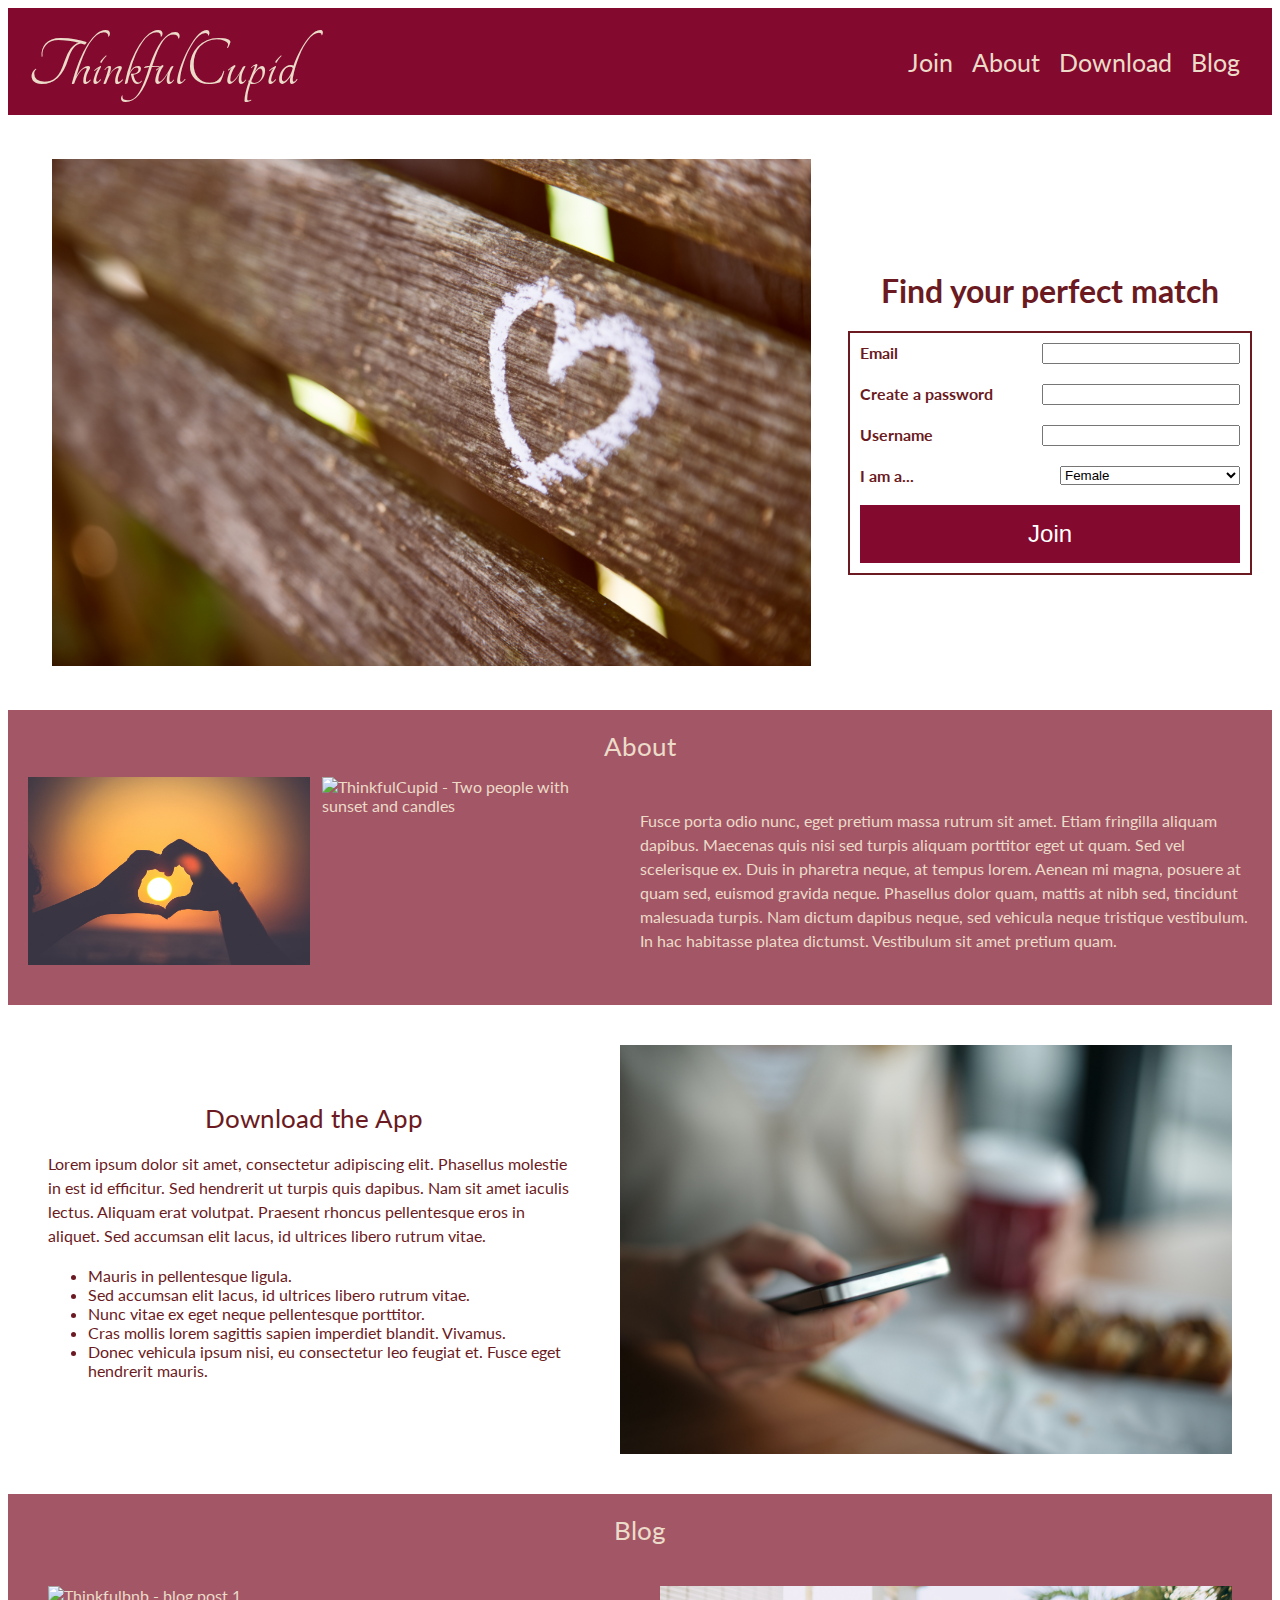
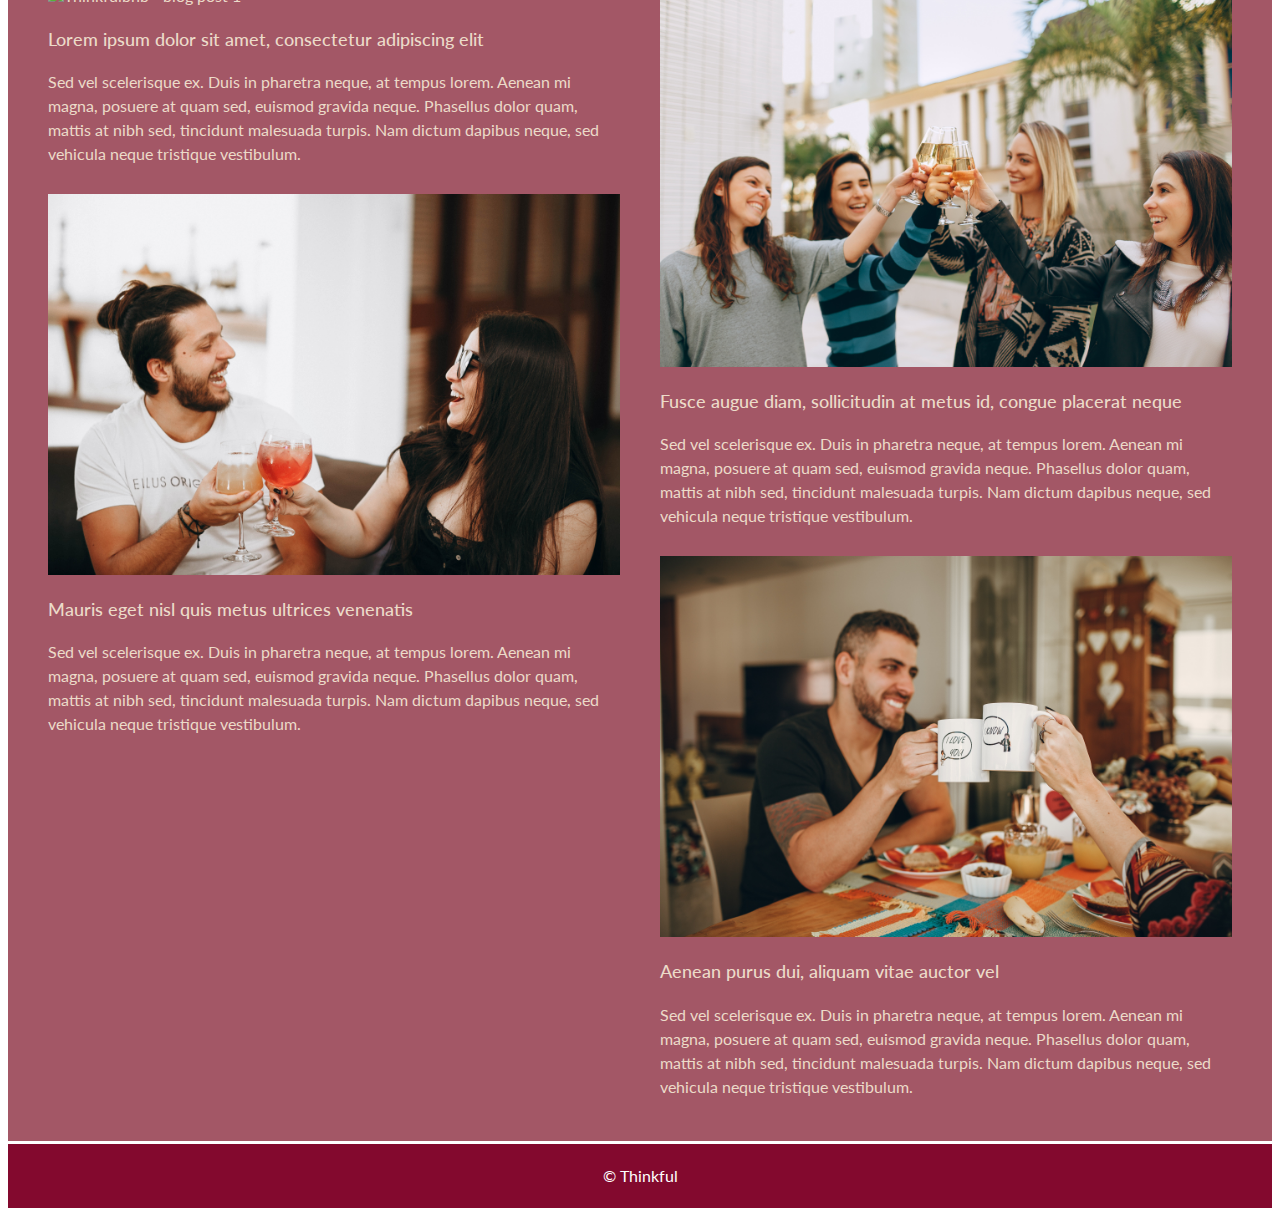
==== commit 88a81278: "Update index.html" ====
--- a/index.html
+++ b/index.html
@@ -1,177 +1,208 @@
 
 <!DOCTYPE html>
 <html>
-
-<head>
-  <meta charset="utf-8" />
-  <meta name="viewport" content="width=device-width, initial-scale=1">
-  <title>ThinkfulCupid - Free Online Dating</title>
-  <link href="https://cdnjs.cloudflare.com/ajax/libs/normalize/8.0.1/normalize.min.css" rel="stylesheet"
-    type="text/css" />
-  <link rel="preconnect" href="https://fonts.gstatic.com" />
-  <link href="https://fonts.googleapis.com/css2?family=Tangerine:wght@700&family=Lato&display=swap" rel="stylesheet" />
-  <link href="style.css" rel="stylesheet" type="text/css" />
-</head>
-
-<body>
-  <header>
-    <div class="logo">ThinkfulCupid</div>
-    <nav>
-      <ul id="menu">
-        <li><a href="#join">Join</a></li>
-        <li><a href="#about">About</a></li>
-        <li><a href="#download">Download</a></li>
-        <li><a href="#blog">Blog</a></li>
-      </ul>
-    </nav>
-  </header>
-
-  <main>
-    <!-- Join -->
-    <section id="join"  class="join">
-
-      <img class= "change"src="images/love.png" alt="ThinkfulCupid - love" />
-      <!-- Add join form here -->
-      
-      <div class="pad item-double">
-        
-        <form>
-          <h2>Find your perfect match</h2>
-          <div class = "x">
-            <label for="email">Email</label>
-            <input id="email" name="email" placeholder="email@example.com" type="email"></input>
+  <head>
+    <meta charset="utf-8" />
+    <meta name="viewport" content="width=device-width" />
+    <title>ThinkfulCupid - Free Online Dating</title>
+    <link
+      href="https://cdnjs.cloudflare.com/ajax/libs/normalize/8.0.1/normalize.min.css"
+      rel="stylesheet"
+      type="text/css"
+    />
+    <link rel="preconnect" href="https://fonts.gstatic.com" />
+    <link
+      href="https://fonts.googleapis.com/css2?family=Tangerine:wght@700&family=Lato&display=swap"
+      rel="stylesheet"
+    />
+    <link href="style.css" rel="stylesheet" type="text/css" />
+  </head>
+
+  <body>
+    <header>
+      <div class="desktop">
+        <div class="logo">ThinkfulCupid</div>
+        <nav>
+          <ul id="menu">
+            <li><a href="#join">Join</a></li>
+            <li><a href="#about">About</a></li>
+            <li><a href="#download">Download</a></li>
+            <li><a href="#blog">Blog</a></li>
+          </ul>
+        </nav>
+      </div>
+    </header>
+
+    <main>
+      <!-- Join -->
+      <section id="join" class="join-section">
+        <img
+          class="join-img"
+          src="images/love.png"
+          alt="ThinkfulCupid - love"
+        />
+        <!-- Add join form here -->
+        <div class="join-box">
+          <h1>Find your perfect match</h1>
+          <form>
+            <div class="formgroup">
+              <div class="formitem">
+                <label for="email">Email</label>
+                <input type="email" name="email" id="email" />
+              </div>
+              <div class="formitem">
+                <label for="password">Create a password</label>
+                <input type="password" name="password" id="password" />
+              </div>
+              <div class="formitem">
+                <label for="username">Username</label>
+                <input type="text" name="username" id="username" />
+              </div>
+              <div class="formitem">
+                <label for="gender">I am a...</label>
+                <select name="gender" id="gender">
+                  <option value="Female">Female</option>
+                  <option value="Male">Male</option>
+                  <option value="Other">Other</option>
+                </select>
+              </div>
+            </div>
+            <button type="join">Join</button>
+          </form>
+        </div>
+      </section>
+
+      <!-- About -->
+      <section id="about" class="alternate-background">
+        <h2>About</h2>
+        <div class="about-section">
+          <div class="about-images">
+            <img
+              src="images/sunset-with-heart.png"
+              alt="ThinkfulCupid - Sunset with heart"
+            />
+            <img
+              src="images/two-people-sunset-candles.png"
+              alt="ThinkfulCupid - Two people with sunset and candles"
+            />
           </div>
-          <div class ="x">
-            <label for="password">Create a Password</label>
-            <input id="password" name="password" type="password"></input>
+          <p class="about-text">
+            Fusce porta odio nunc, eget pretium massa rutrum sit amet. Etiam
+            fringilla aliquam dapibus. Maecenas quis nisi sed turpis aliquam
+            porttitor eget ut quam. Sed vel scelerisque ex. Duis in pharetra
+            neque, at tempus lorem. Aenean mi magna, posuere at quam sed,
+            euismod gravida neque. Phasellus dolor quam, mattis at nibh sed,
+            tincidunt malesuada turpis. Nam dictum dapibus neque, sed vehicula
+            neque tristique vestibulum. In hac habitasse platea dictumst.
+            Vestibulum sit amet pretium quam.
+          </p>
+        </div>
+      </section>
+
+      <!-- Download -->
+      <section id="download">
+        <div>
+          <h2>Download the App</h2>
+          <p>
+            Lorem ipsum dolor sit amet, consectetur adipiscing elit. Phasellus
+            molestie in est id efficitur. Sed hendrerit ut turpis quis dapibus.
+            Nam sit amet iaculis lectus. Aliquam erat volutpat. Praesent rhoncus
+            pellentesque eros in aliquet. Sed accumsan elit lacus, id ultrices
+            libero rutrum vitae.
+          </p>
+          <ul>
+            <li>Mauris in pellentesque ligula.</li>
+            <li>Sed accumsan elit lacus, id ultrices libero rutrum vitae.</li>
+            <li>Nunc vitae ex eget neque pellentesque porttitor.</li>
+            <li>
+              Cras mollis lorem sagittis sapien imperdiet blandit. Vivamus.
+            </li>
+            <li>
+              Donec vehicula ipsum nisi, eu consectetur leo feugiat et. Fusce
+              eget hendrerit mauris.
+            </li>
+          </ul>
+        </div>
+        <img src="images/download.png" alt="Thinkfulbnb - download" />
+      </section>
+
+      <!-- Blog -->
+      <section id="blog" class="alternate-background">
+        <h2>Blog</h2>
+        <div>
+          <div>
+            <div>
+              <img
+                class="blog-images"
+                src="images/blog-post-1.png"
+                alt="Thinkfulbnb - blog post 1"
+              />
+              <h3>Lorem ipsum dolor sit amet, consectetur adipiscing elit</h3>
+              <p>
+                Sed vel scelerisque ex. Duis in pharetra neque, at tempus lorem.
+                Aenean mi magna, posuere at quam sed, euismod gravida neque.
+                Phasellus dolor quam, mattis at nibh sed, tincidunt malesuada
+                turpis. Nam dictum dapibus neque, sed vehicula neque tristique
+                vestibulum.
+              </p>
+            </div>
+            <div>
+              <img
+                class="blog-images"
+                src="images/blog-post-2.png"
+                alt="Thinkfulbnb - blog post 2"
+              />
+              <h3>Mauris eget nisl quis metus ultrices venenatis</h3>
+              <p>
+                Sed vel scelerisque ex. Duis in pharetra neque, at tempus lorem.
+                Aenean mi magna, posuere at quam sed, euismod gravida neque.
+                Phasellus dolor quam, mattis at nibh sed, tincidunt malesuada
+                turpis. Nam dictum dapibus neque, sed vehicula neque tristique
+                vestibulum.
+              </p>
+            </div>
           </div>
-          <div class ="x">
-            <label for="username">Username</label>
-            <input id="username" name="username" type="text"></input>
+          <div>
+            <div>
+              <img
+                class="blog-images"
+                src="images/blog-post-3.png"
+                alt="Thinkfulbnb - blog post 3"
+              />
+              <h3>
+                Fusce augue diam, sollicitudin at metus id, congue placerat
+                neque
+              </h3>
+              <p>
+                Sed vel scelerisque ex. Duis in pharetra neque, at tempus lorem.
+                Aenean mi magna, posuere at quam sed, euismod gravida neque.
+                Phasellus dolor quam, mattis at nibh sed, tincidunt malesuada
+                turpis. Nam dictum dapibus neque, sed vehicula neque tristique
+                vestibulum.
+              </p>
+            </div>
+            <div>
+              <img
+                class="blog-images"
+                src="images/blog-post-4.png"
+                alt="Thinkfulbnb - blog post 4"
+              />
+              <h3>Aenean purus dui, aliquam vitae auctor vel</h3>
+              <p>
+                Sed vel scelerisque ex. Duis in pharetra neque, at tempus lorem.
+                Aenean mi magna, posuere at quam sed, euismod gravida neque.
+                Phasellus dolor quam, mattis at nibh sed, tincidunt malesuada
+                turpis. Nam dictum dapibus neque, sed vehicula neque tristique
+                vestibulum.
+              </p>
+            </div>
           </div>
-          <div class ="x">
-            <label for = "gender">I am a..</label>
-            <select name="gender" size="1">
-              <option value="male">male</option>
-              <option value="female">female</option>
-              <option value="other">other</option>
-            </select>
-          </div>
-          <button type="join">Join</button>
-
-
-          
-
-        </form>
-      </div>
-    </section>
-
-    <!-- About -->
-    <section id="about" class="alternate-background">
-      <h2>About</h2>
-      <div class="center">
-      <img src="images/sunset-with-heart.png" alt="ThinkfulCupid - Sunset with heart" 
-      class="smallsize"/>
-      <img src="images/two-people-sunset-candles.png" alt="ThinkfulCupid - Two people with sunset and candles" 
-      class="smallsize"/>
-      <p>
-        Fusce porta odio nunc, eget pretium massa rutrum sit amet. Etiam
-        fringilla aliquam dapibus. Maecenas quis nisi sed turpis aliquam
-        porttitor eget ut quam. Sed vel scelerisque ex. Duis in pharetra
-        neque, at tempus lorem. Aenean mi magna, posuere at quam sed, euismod
-        gravida neque. Phasellus dolor quam, mattis at nibh sed, tincidunt
-        malesuada turpis. Nam dictum dapibus neque, sed vehicula neque
-        tristique vestibulum. In hac habitasse platea dictumst. Vestibulum sit
-        amet pretium quam.
-      </p>
-      </div>
-    </section>
-
-    <!-- Download -->
-    <section id="download">
-      <div class="center">
-      <div class="pad2"> 
-      <div class="stacked">
-        <h2>Download the App</h2>
-      <p>
-        Lorem ipsum dolor sit amet, consectetur adipiscing elit. Phasellus
-        molestie in est id efficitur. Sed hendrerit ut turpis quis dapibus.
-        Nam sit amet iaculis lectus. Aliquam erat volutpat. Praesent rhoncus
-        pellentesque eros in aliquet. Sed accumsan elit lacus, id ultrices
-        libero rutrum vitae.
-      </p>
-      <ul>
-        <li>Mauris in pellentesque ligula.</li>
-        <li>Sed accumsan elit lacus, id ultrices libero rutrum vitae.</li>
-        <li>Nunc vitae ex eget neque pellentesque porttitor.</li>
-        <li>Cras mollis lorem sagittis sapien imperdiet blandit. Vivamus.</li>
-        <li>
-          Donec vehicula ipsum nisi, eu consectetur leo feugiat et. Fusce eget
-          hendrerit mauris.
-        </li>
-      </ul>
-    </div>
-    </div>
-
-      <img src="images/download.png" alt="Thinkfulbnb - download" class="smallersize pad"/>
-    </div>
-  
-    </section>
-
-    <!-- Blog -->
-    <section id="blog" class="alternate-background">
-      <h2>Blog</h2>
-      <div class="side">
-        <div class="stacked">
-      <img src="images/blog-post-1.png" alt="Thinkfulbnb - blog post 1" class="sizeup" />
-      <h3>Lorem ipsum dolor sit amet, consectetur adipiscing elit</h3>
-      <p>
-        Sed vel scelerisque ex. Duis in pharetra neque, at tempus lorem.
-        Aenean mi magna, posuere at quam sed, euismod gravida neque. Phasellus
-        dolor quam, mattis at nibh sed, tincidunt malesuada turpis. Nam dictum
-        dapibus neque, sed vehicula neque tristique vestibulum.
-      </p>
-      </div>
-      <div class="stacked" id="img2">
-      <img src="images/blog-post-2.png" alt="Thinkfulbnb - blog post 2" class="sizeup" />
-      <h3>Mauris eget nisl quis metus ultrices venenatis</h3>
-      <p>
-        Sed vel scelerisque ex. Duis in pharetra neque, at tempus lorem.
-        Aenean mi magna, posuere at quam sed, euismod gravida neque. Phasellus
-        dolor quam, mattis at nibh sed, tincidunt malesuada turpis. Nam dictum
-        dapibus neque, sed vehicula neque tristique vestibulum.
-      </p>
-      </div>
-      </div>
-      <div class='side'>
-        <div class="stacked">
-      <img src="images/blog-post-3.png" alt="Thinkfulbnb - blog post 3" class="sizeup" />
-      <h3>
-        Fusce augue diam, sollicitudin at metus id, congue placerat neque
-      </h3>
-      <p>
-        Sed vel scelerisque ex. Duis in pharetra neque, at tempus lorem.
-        Aenean mi magna, posuere at quam sed, euismod gravida neque. Phasellus
-        dolor quam, mattis at nibh sed, tincidunt malesuada turpis. Nam dictum
-        dapibus neque, sed vehicula neque tristique vestibulum.
-      </p>
-    </div>
-    <div class="stacked">
-      <img src="images/blog-post-4.png" alt="Thinkfulbnb - blog post 4" class="sizeup" />
-      <h3>Aenean purus dui, aliquam vitae auctor vel</h3>
-      <p>
-        Sed vel scelerisque ex. Duis in pharetra neque, at tempus lorem.
-        Aenean mi magna, posuere at quam sed, euismod gravida neque. Phasellus
-        dolor quam, mattis at nibh sed, tincidunt malesuada turpis. Nam dictum
-        dapibus neque, sed vehicula neque tristique vestibulum.
-      </p>
-    </div>
-    </div>
-  </main>
-
-  <footer>
-    <p>© Thinkful</p>
-  </footer>
-</body>
-
+        </div>
+      </section>
+    </main>
+
+    <footer>
+      <p>© Thinkful</p>
+    </footer>
+  </body>
 </html>
--- a/style.css
+++ b/style.css
@@ -1,8 +1,11 @@
-/* -------  General Styles ------- */
 
 body {
   font-family: "Lato", sans-serif;
   color: #6b1a22;
+}
+
+h1 {
+  text-align: center;
 }
 
 h2 {
@@ -31,14 +34,13 @@
   color: #ecdbc9;
 }
 
-img {
+main img {
   width: 100%;
-  padding-bottom: 20px;
-}
-
-div {
-  display: flex;
-  flex-direction: column;
+}
+
+p {
+  margin-top: 2.5px;
+  margin-bottom: 2.5px;
 }
 
 /* ---  Groups & Items --- */
@@ -51,18 +53,43 @@
 .item {
   flex: 1;
   margin: 10px;
+  justify-content: space-between;
 }
 
 .item-double {
   flex: 2;
 }
 
-/* -------  Navigation ------- */
+.formitem {
+  display: flex;
+  justify-content: space-between;
+}
+
+.formgroup {
+  display: flex;
+  flex-direction: column;
+  justify-content: center;
+}
+
+.about-images {
+  padding-bottom: 20px;
+}
+
+.blog-images {
+  padding-bottom: 5px;
+  padding-top: 5px;
+}
+
+.about-items {
+  margin-top: 5px;
+  margin-bottom: 5px;
+}
+
+
 
 header {
-  display: none;
   background-color: #83092e;
-  padding: 20px 20px 0 20px;
+  padding: 20px 20px 10px 20px;
   text-align: center;
 }
 
@@ -72,20 +99,16 @@
   color: #ecdbc9;
 }
 
-header nav ul {
-  display: flex;
-  flex-direction: row;
-  justify-content: center;
-}
-
 header nav ul li {
   list-style-type: none;
+  display: inline;
+  padding: 0px 15px 0px 0px;
+  font-size: 18px;
 }
 
 header nav ul li a {
   color: #ecdbc9;
   text-decoration: none;
-  padding: 0 20px 0 0; 
 }
 
 header nav ul li a:hover {
@@ -93,32 +116,22 @@
   text-decoration: none;
 }
 
-/* -------  Join Form ------- */
+
 form {
   border: 2px solid #6b1a22;
   padding: 10px;
-  display: flex;
-  flex-direction: column;
-  width: 100%;
-}
-
-form div {
-  display: flex; 
-  justify-content: space-between;
+  display: inline-flexbox;
 }
 
 form label {
   font-weight: bold;
-  display: flex;
-  width: 150px;
-  text-align: left;
+  display: inline-flexbox;
 }
 
 form select,
 form input {
   margin-bottom: 20px;
   width: 180px;
-  display: flex;
 }
 
 form button {
@@ -130,7 +143,7 @@
   width: 100%;
 }
 
-/* -------  Footer ------- */
+
 
 footer {
   background-color: #83092e;
@@ -142,87 +155,93 @@
   padding: 20px;
 }
 
-/* -------  Media Query ------- */
+
+
 @media all and (min-width: 480px) {
-
-  div{
-    display: flex;
-    flex-direction: row;
-  }
-  
-  header {
-    display: none;
-    flex-direction: row;
+  .group {
+    flex-direction: row;
+  }
+  .logo {
+    text-align: left;
+    padding-right: 5%;
+  }
+  .desktop {
+    display: flex;
     justify-content: space-between;
   }
-
-  main .item img {
-    display: flex;    
-    flex-direction: column;
-  }
-
-  .change {
+  header div nav ul li a {
+    font-size: 25px;
+  }
+  #menu {
+    width: 100%;
+    padding: 1%;
+  }
+  .join-section {
+    display: flex;
+    flex-direction: row;
+    justify-content: space-between;
+  }
+  .join-img {
+    width: 62%;
+    padding: 2%;
+  }
+  .join-box {
+    display: flex;
+    flex-direction: column;
+    justify-content: center;
+    width: 33%;
+  }
+  .formitem input {
     width: 50%;
   }
-
-  .join {
-    display: flex;
-    flex-direction: row;
-    align-items: center;
+  .about-section {
+    display: flex;
+    flex-direction: row;
+    justify-content: space-between;
+  }
+  .about-images {
+    width: 48%;
+    display: flex;
+    flex-direction: row;
+    margin-right: 2%;
+  }
+  .about-text {
+    width: 50%;
+  }
+  div.about-images img {
+    width: 48%;
+    margin-right: 2%;
+  }
+  #download {
+    display: flex;
+    flex-direction: row;
+    flex: 1;
+  }
+  section#download img {
+    width: 50%;
+    margin: 20px;
+  }
+  section#download div {
+    display: flex;
+    flex-direction: column;
     justify-content: center;
-  }
-
-  .center {
-    display: flex;
+    margin: 20px;
+  }
+  section#blog div div {
+    display: flex;
+    flex-direction: column;
+    margin: 10px;
+  }
+  section#blog div {
+    display: flex;
+    flex-direction: row;
+  }
+  .blog-images {
+    flex: 1;
+  }
+  section#about div p {
+    display: flex;
+    flex-direction: column;
     justify-content: center;
-    align-items: center;
-  }
-
-  .smallsize {
-    width: 20%;
-    padding: 5px;
-    padding-right: 20px;
-  }
-
-  .stacked {
-    display: flex;
-    flex-direction: column;
-    align-self: flex-start;
-  }
-
-  .smallersize {
-    width: 55%;
-  }
-
-  .side {
-    display: flex;
-    flex-direction: row;
-  }
-
-  .sizeup {
-    max-width: 96%;
-    height: auto;
-    margin: auto;
-  }
-
-  #img2 {
-    max-width: 50%;
-    height: auto;
-  }
-
-  #blog p {
-    margin: 25px;
-  }
-
-  #blog h3 {
-    margin: 25px;
-  }
-
-  .pad{
-    padding:0 30px;
-  }
-
-  .pad2{
-    padding: 100px 0;
-  }
-}
+  }
+}
